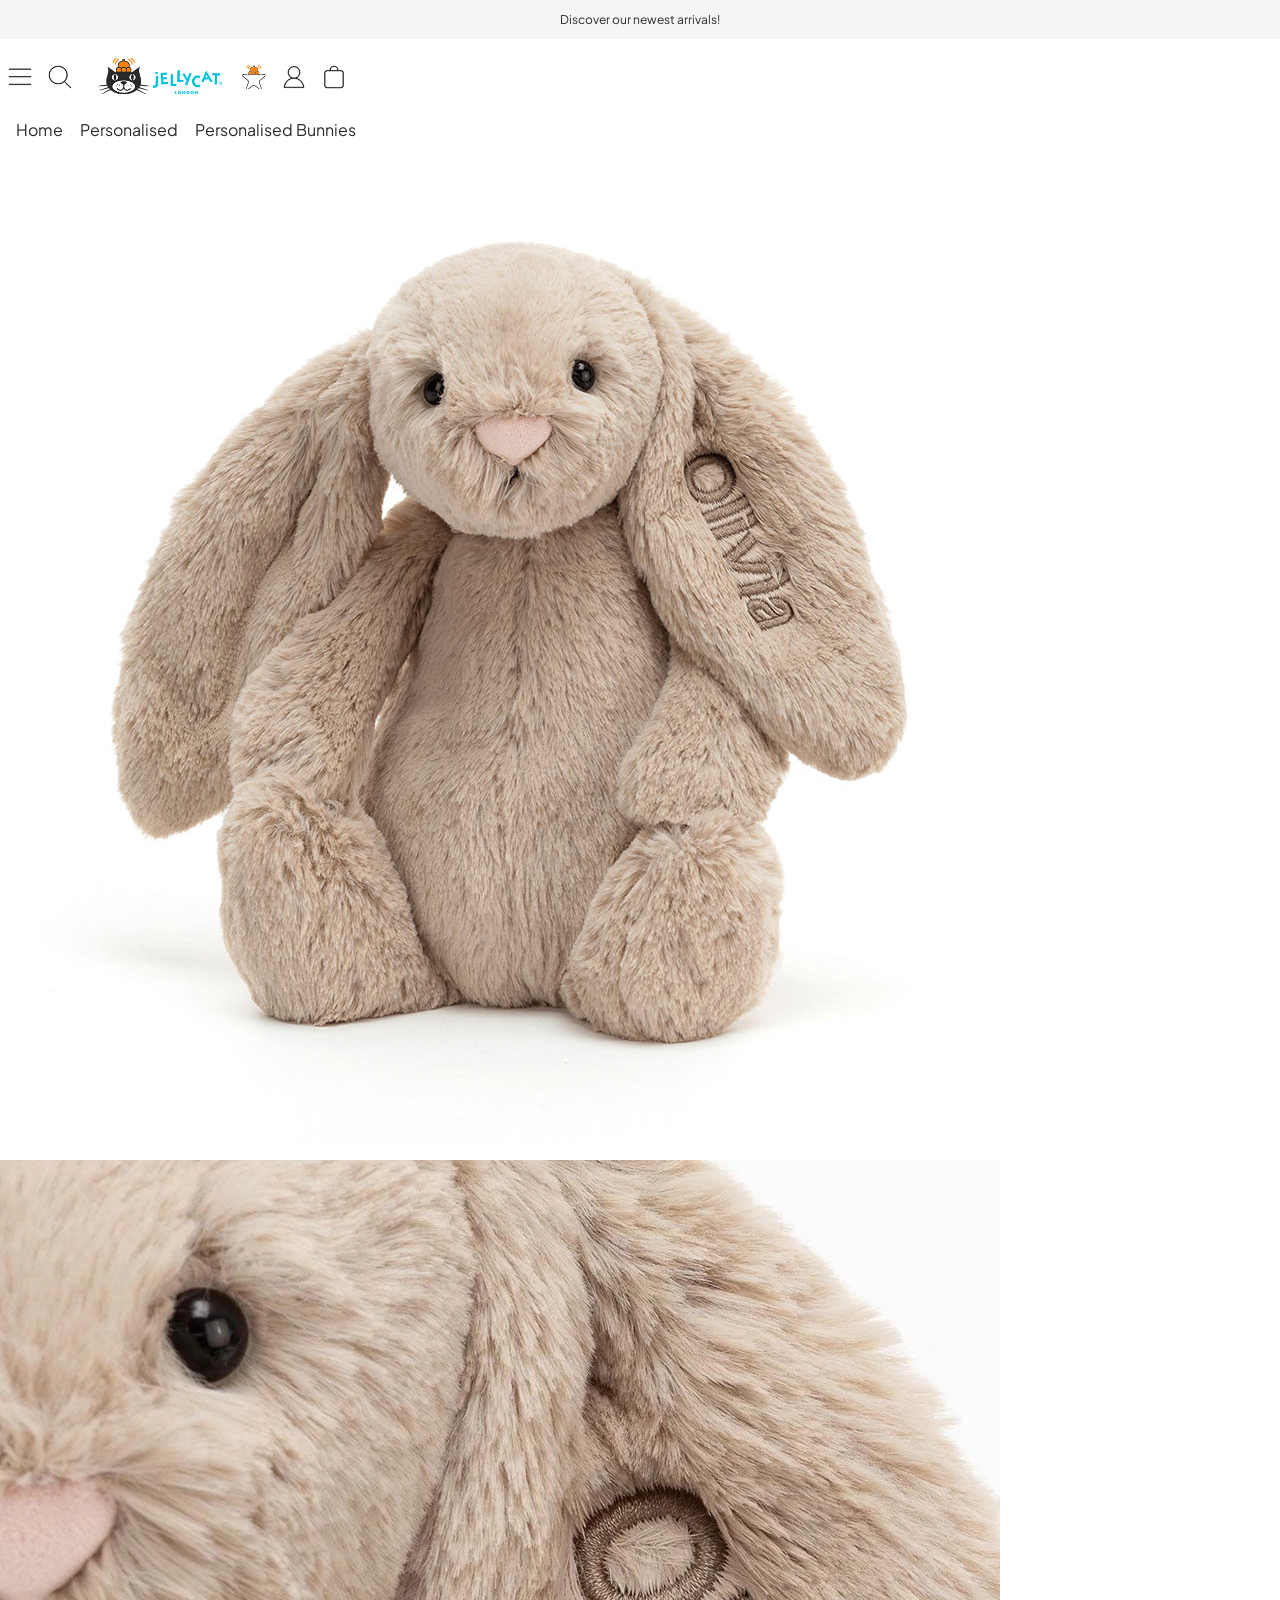
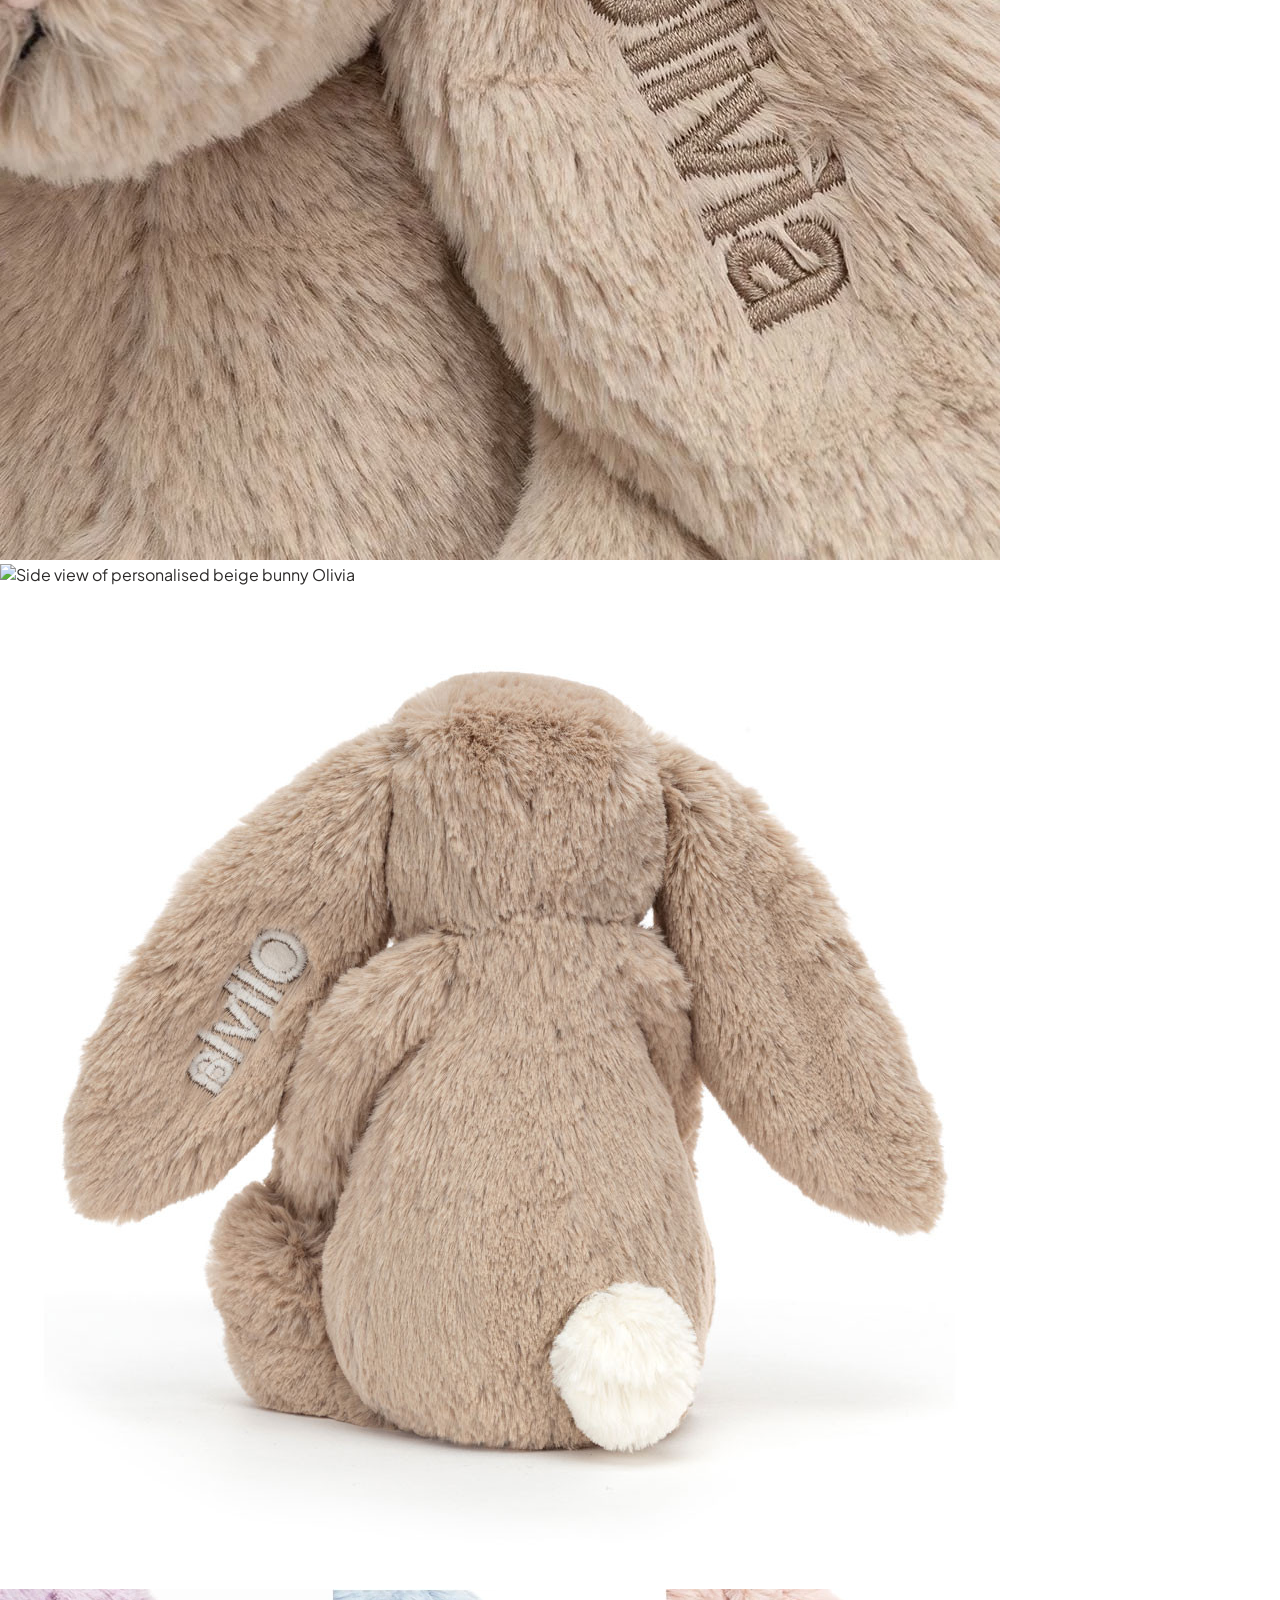
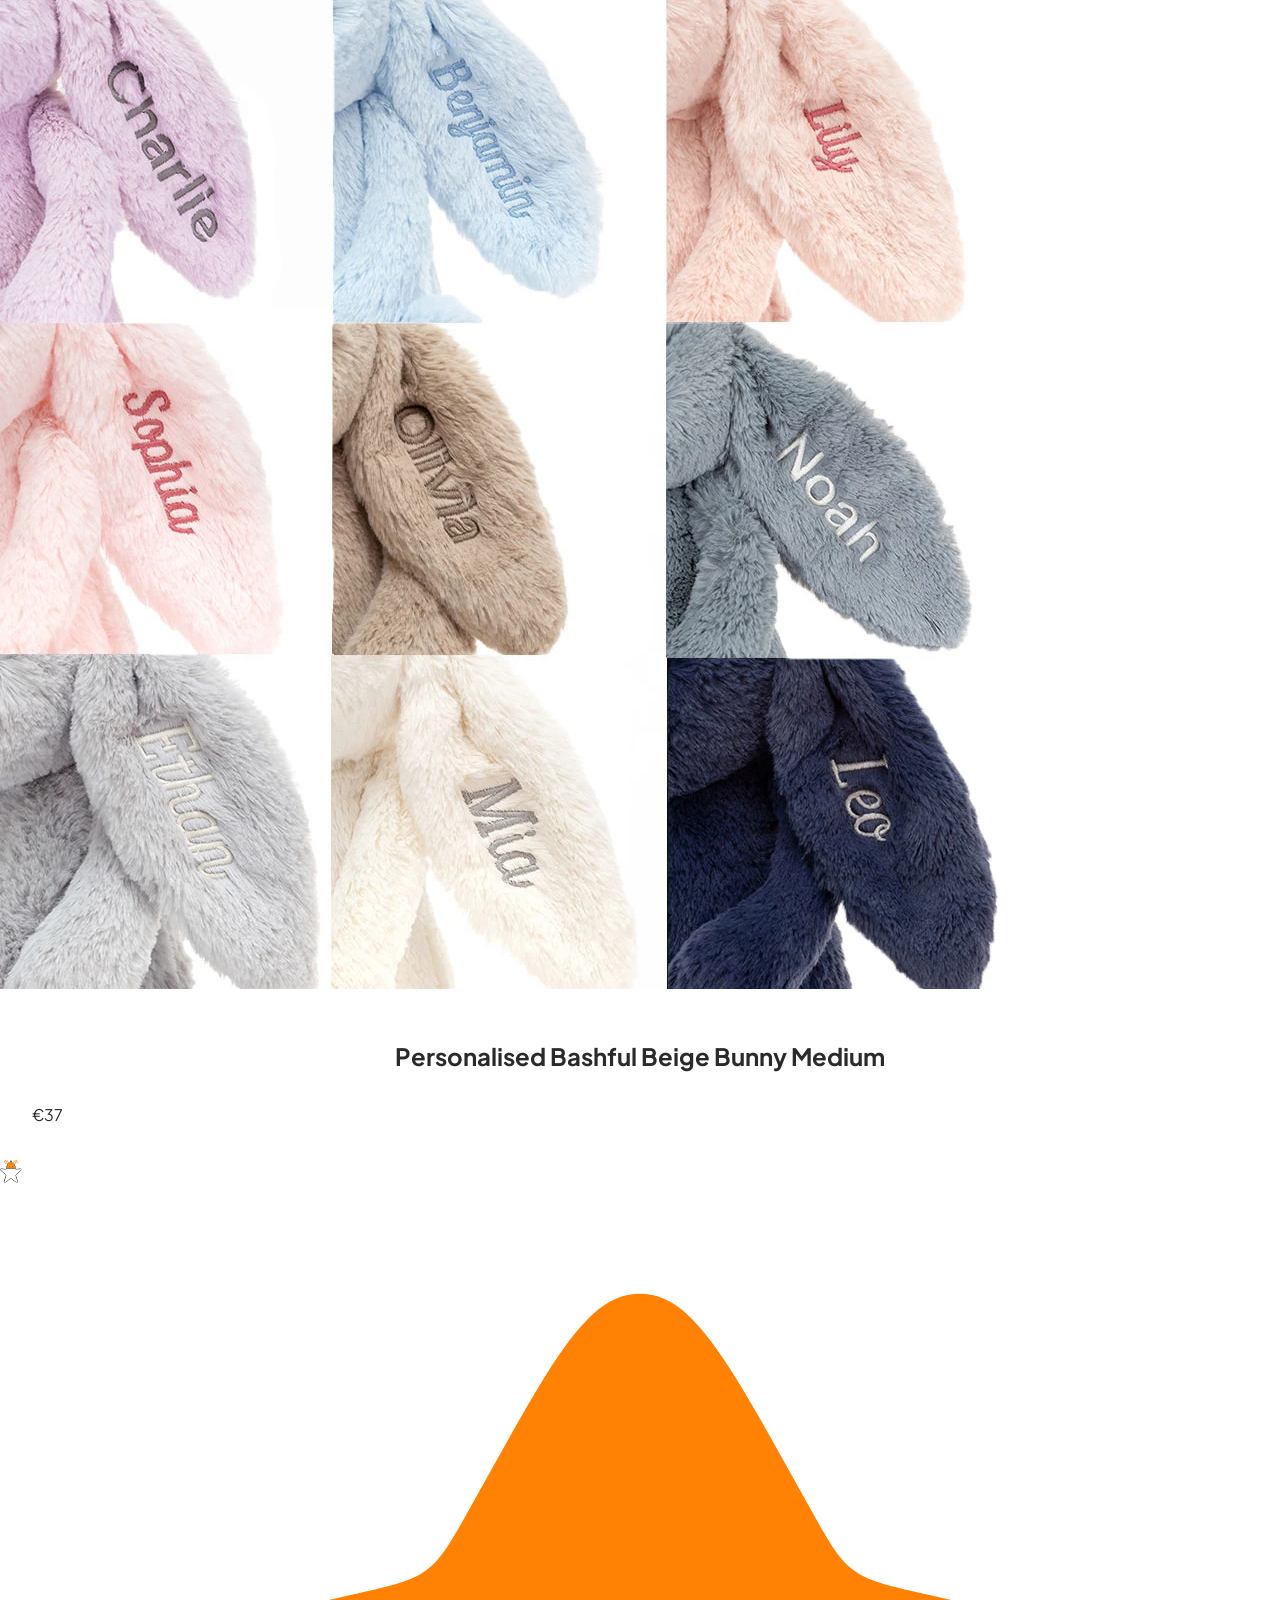
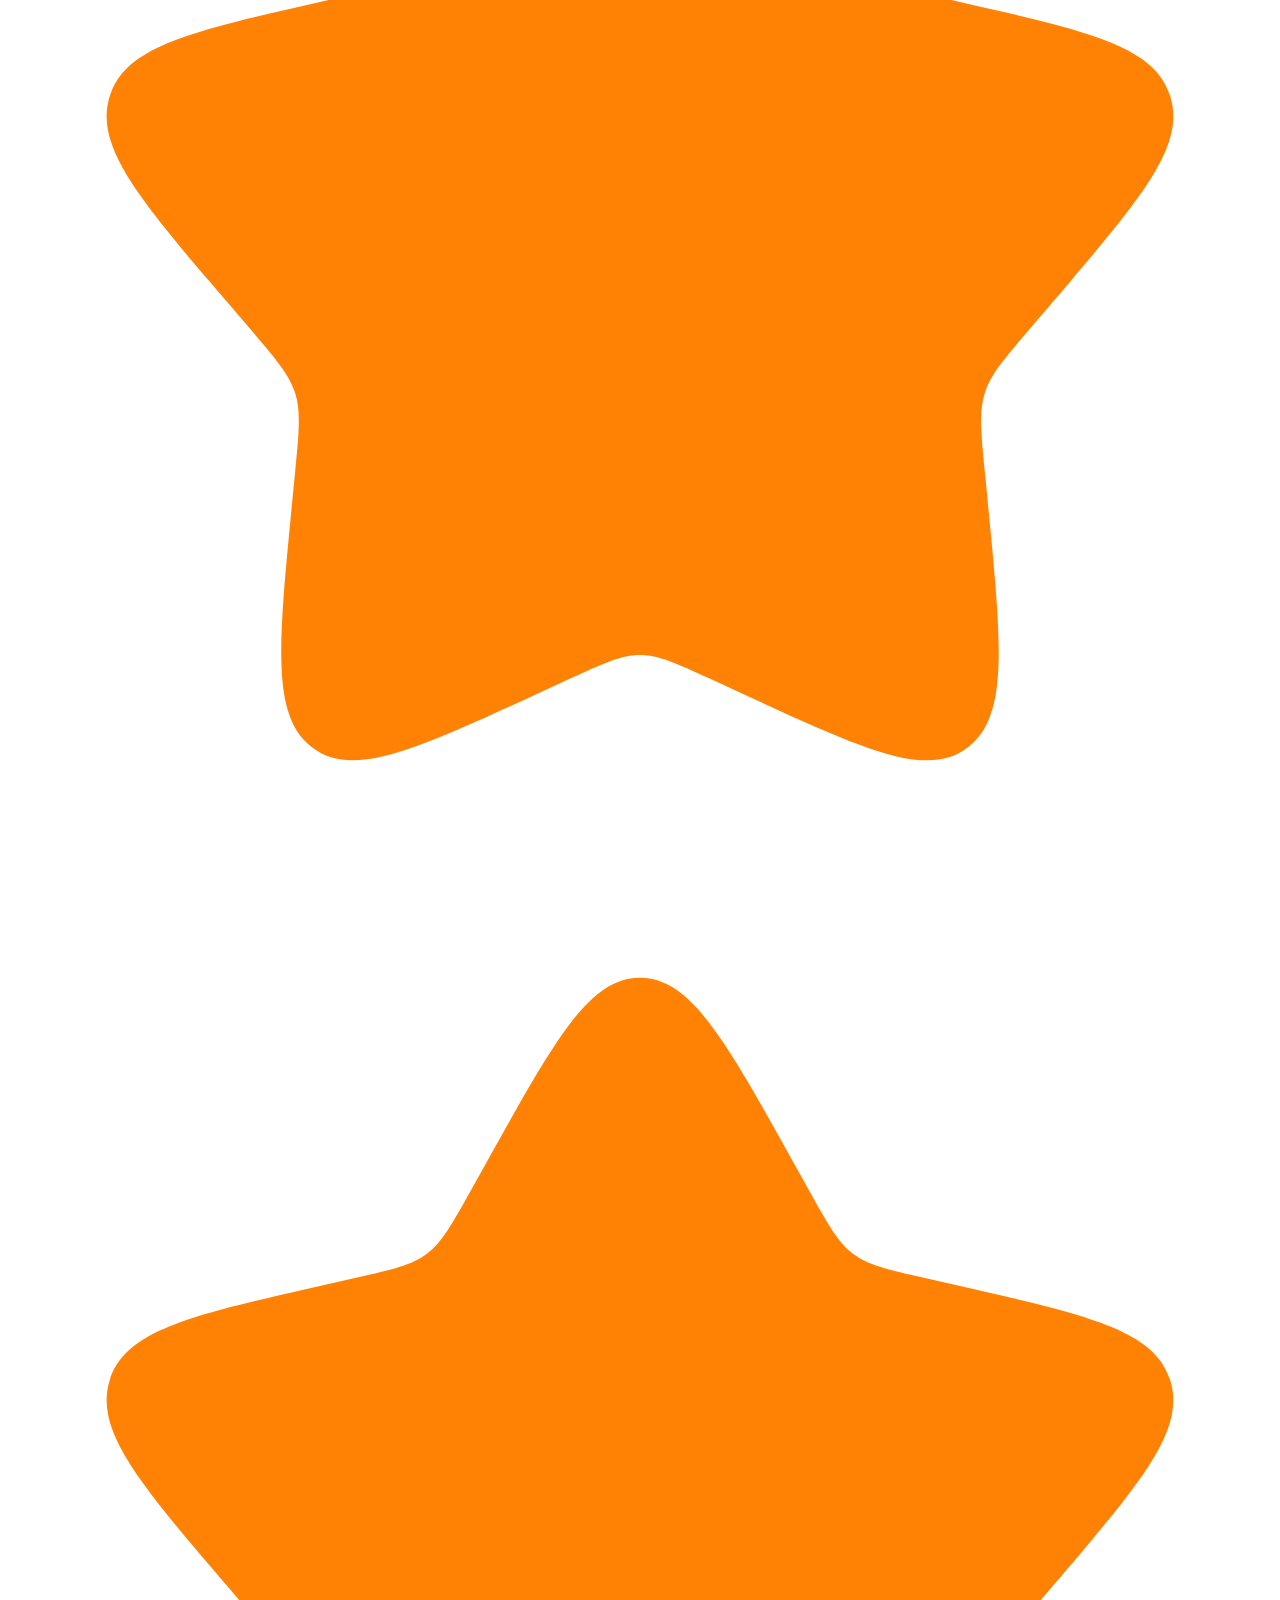
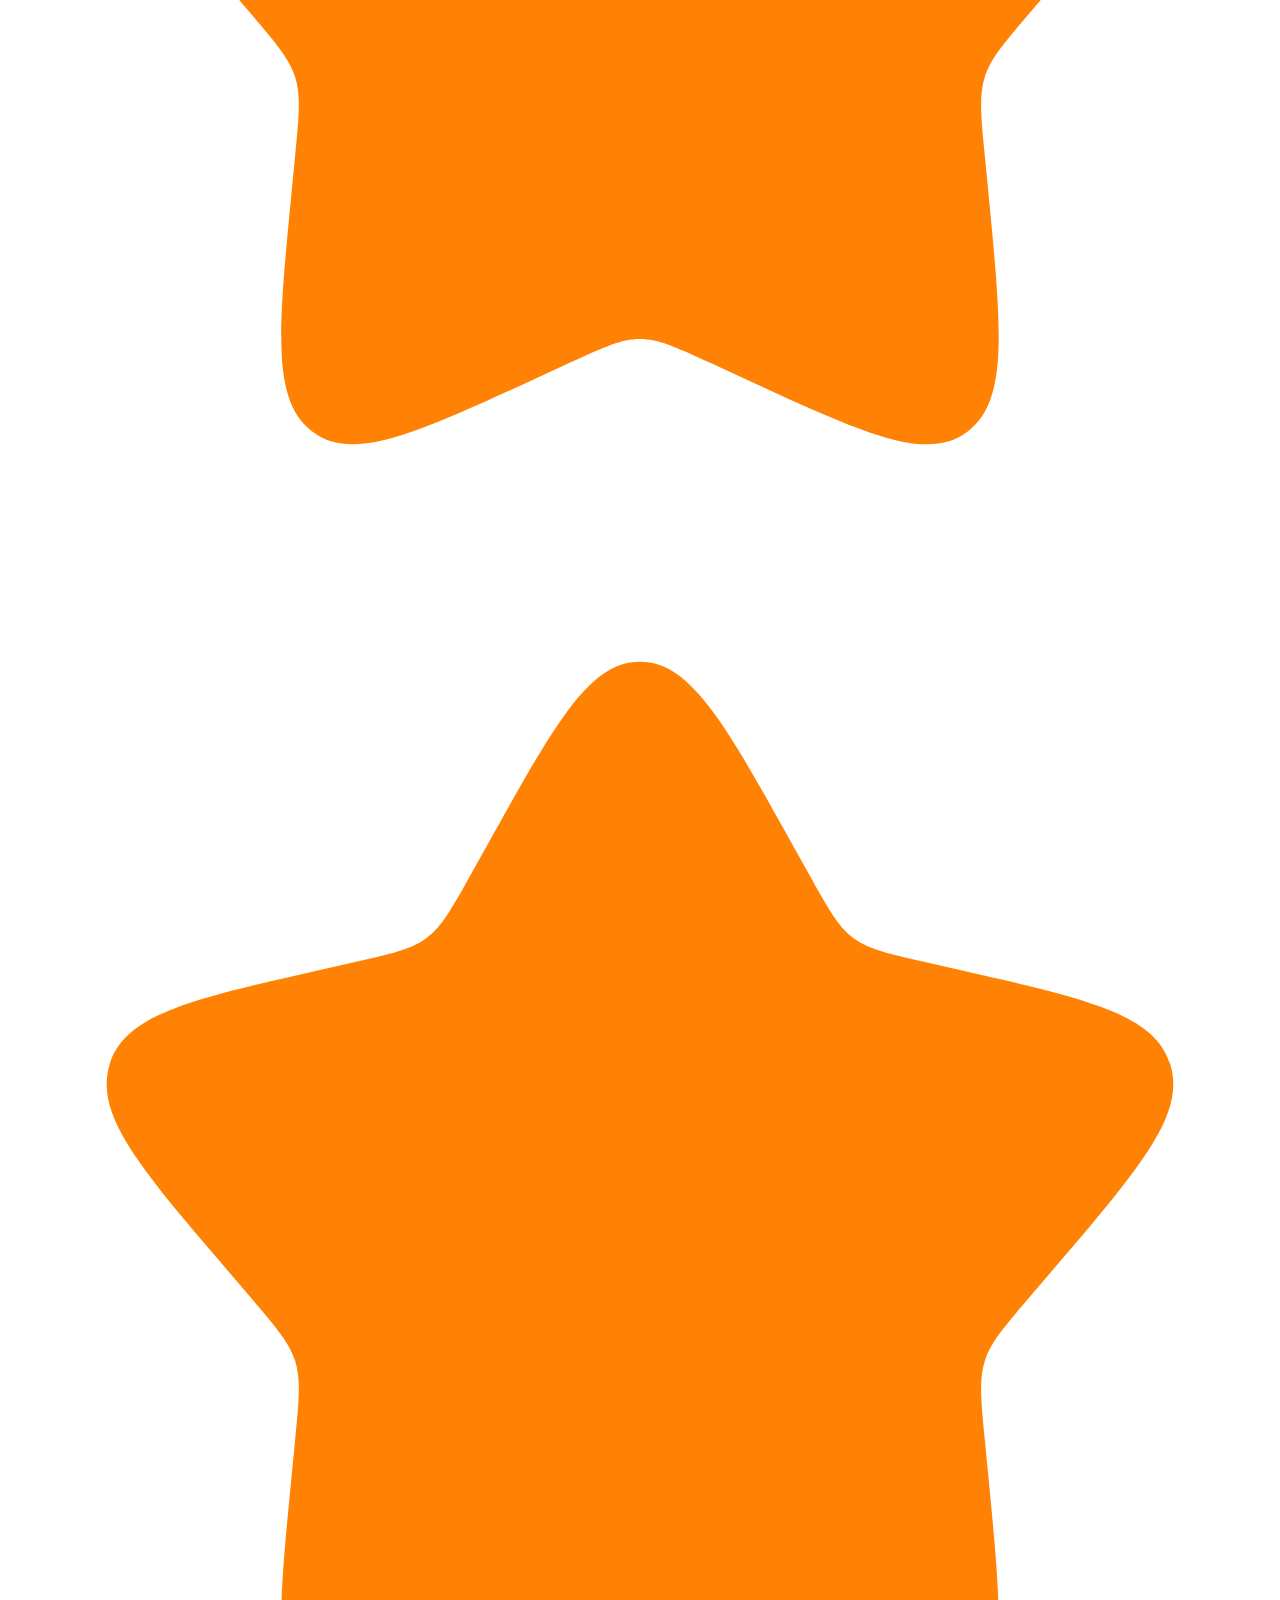
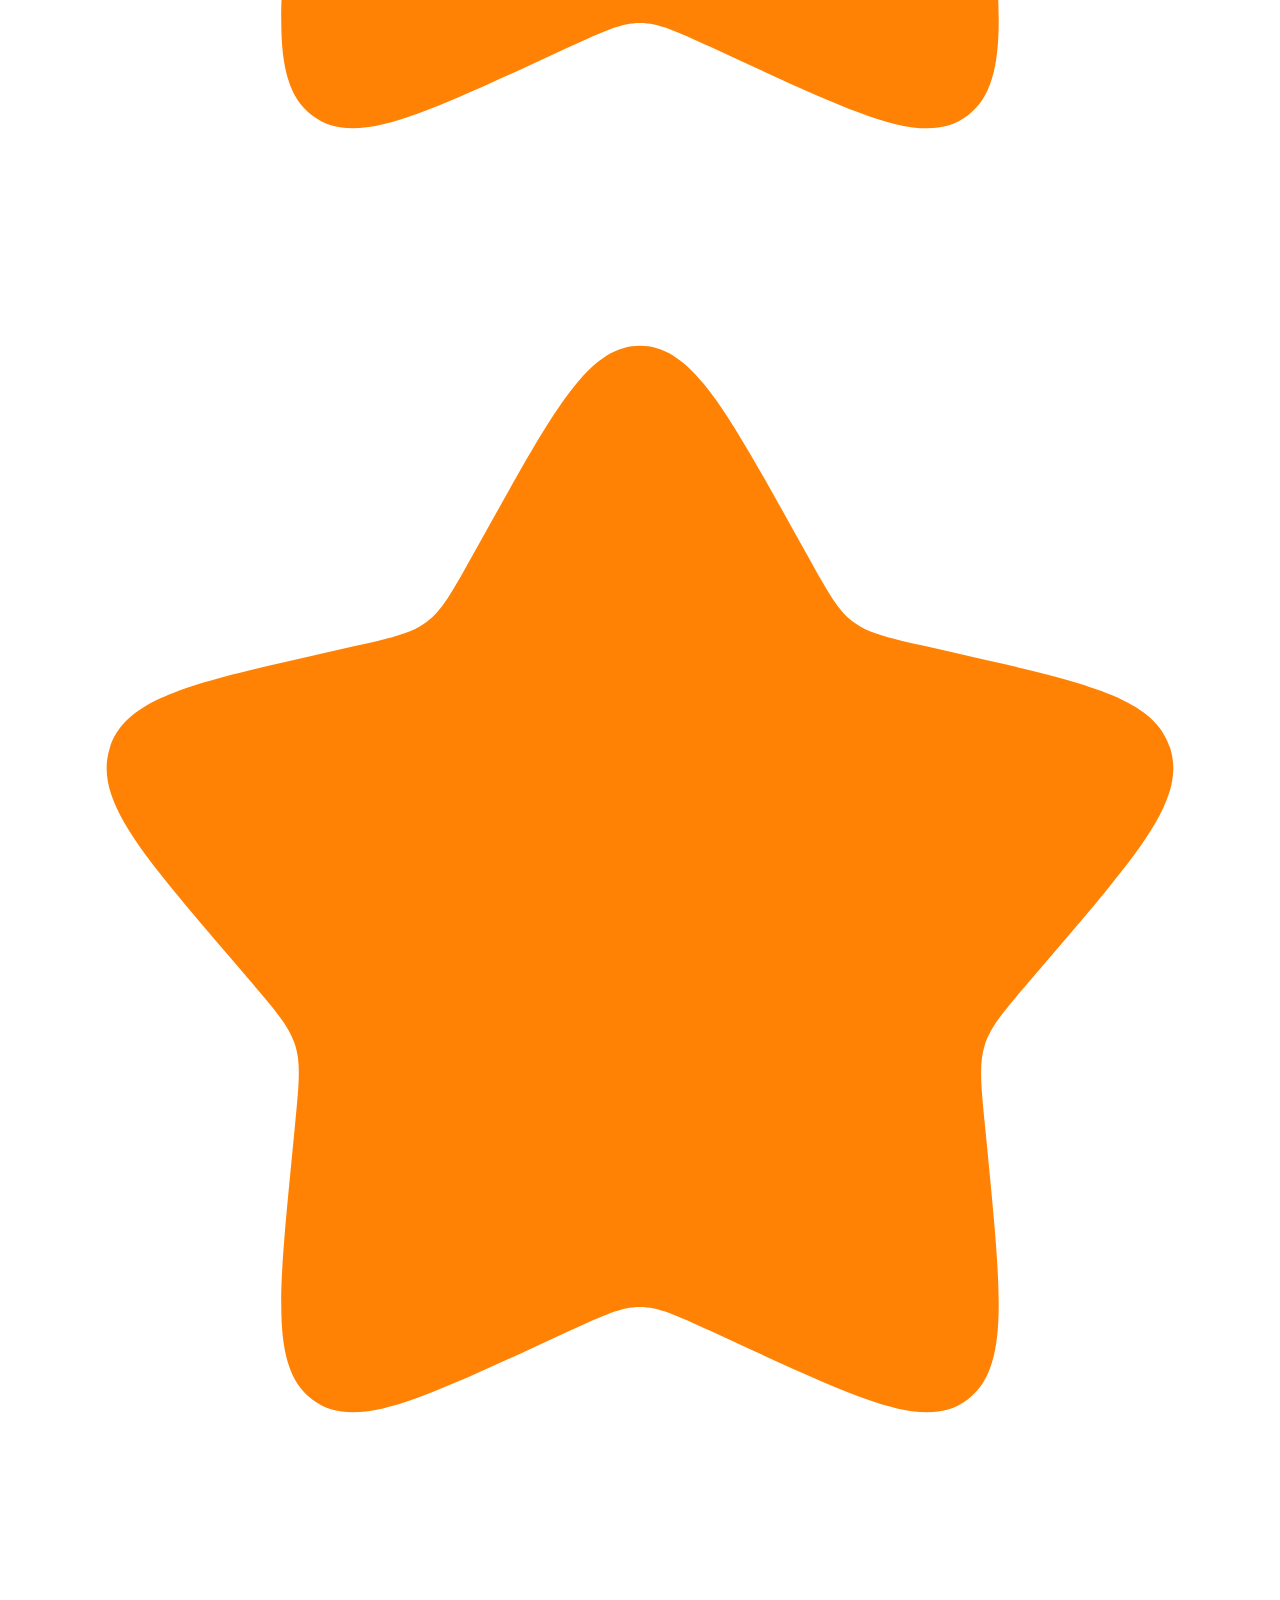
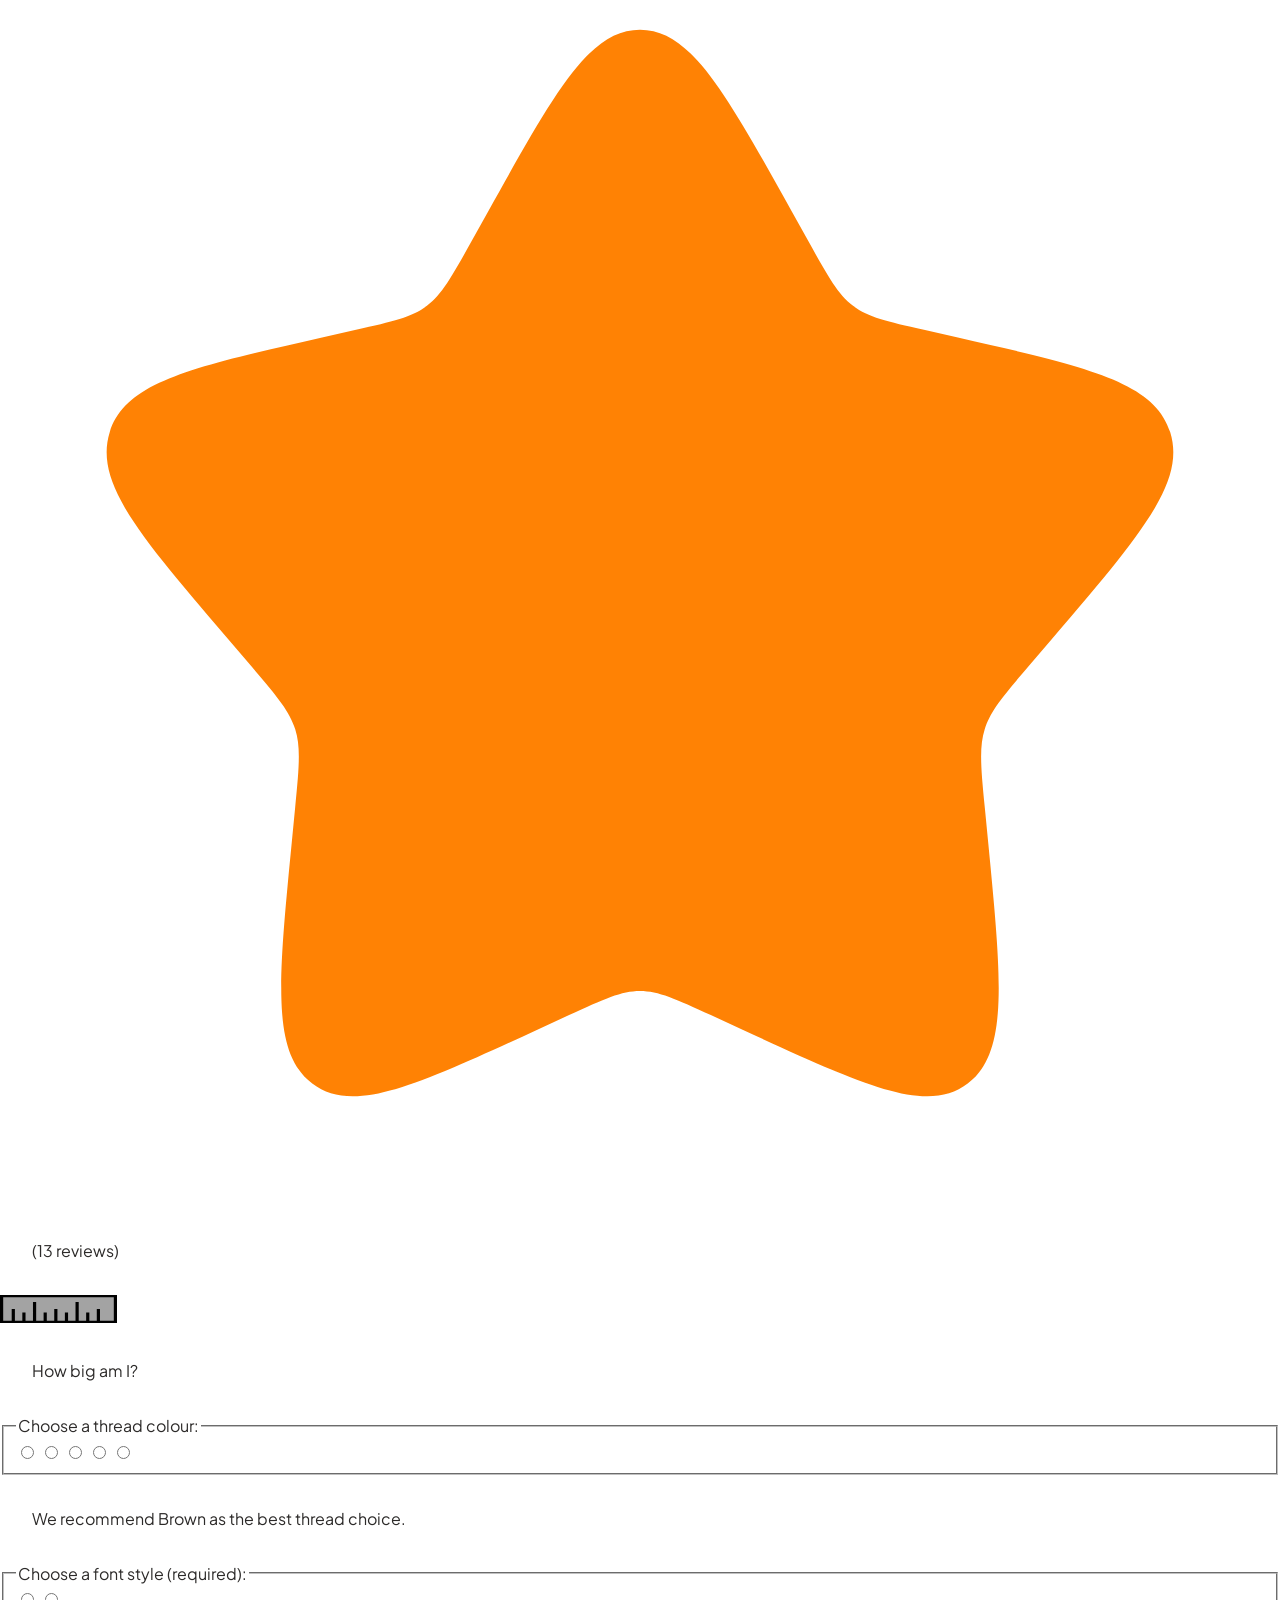
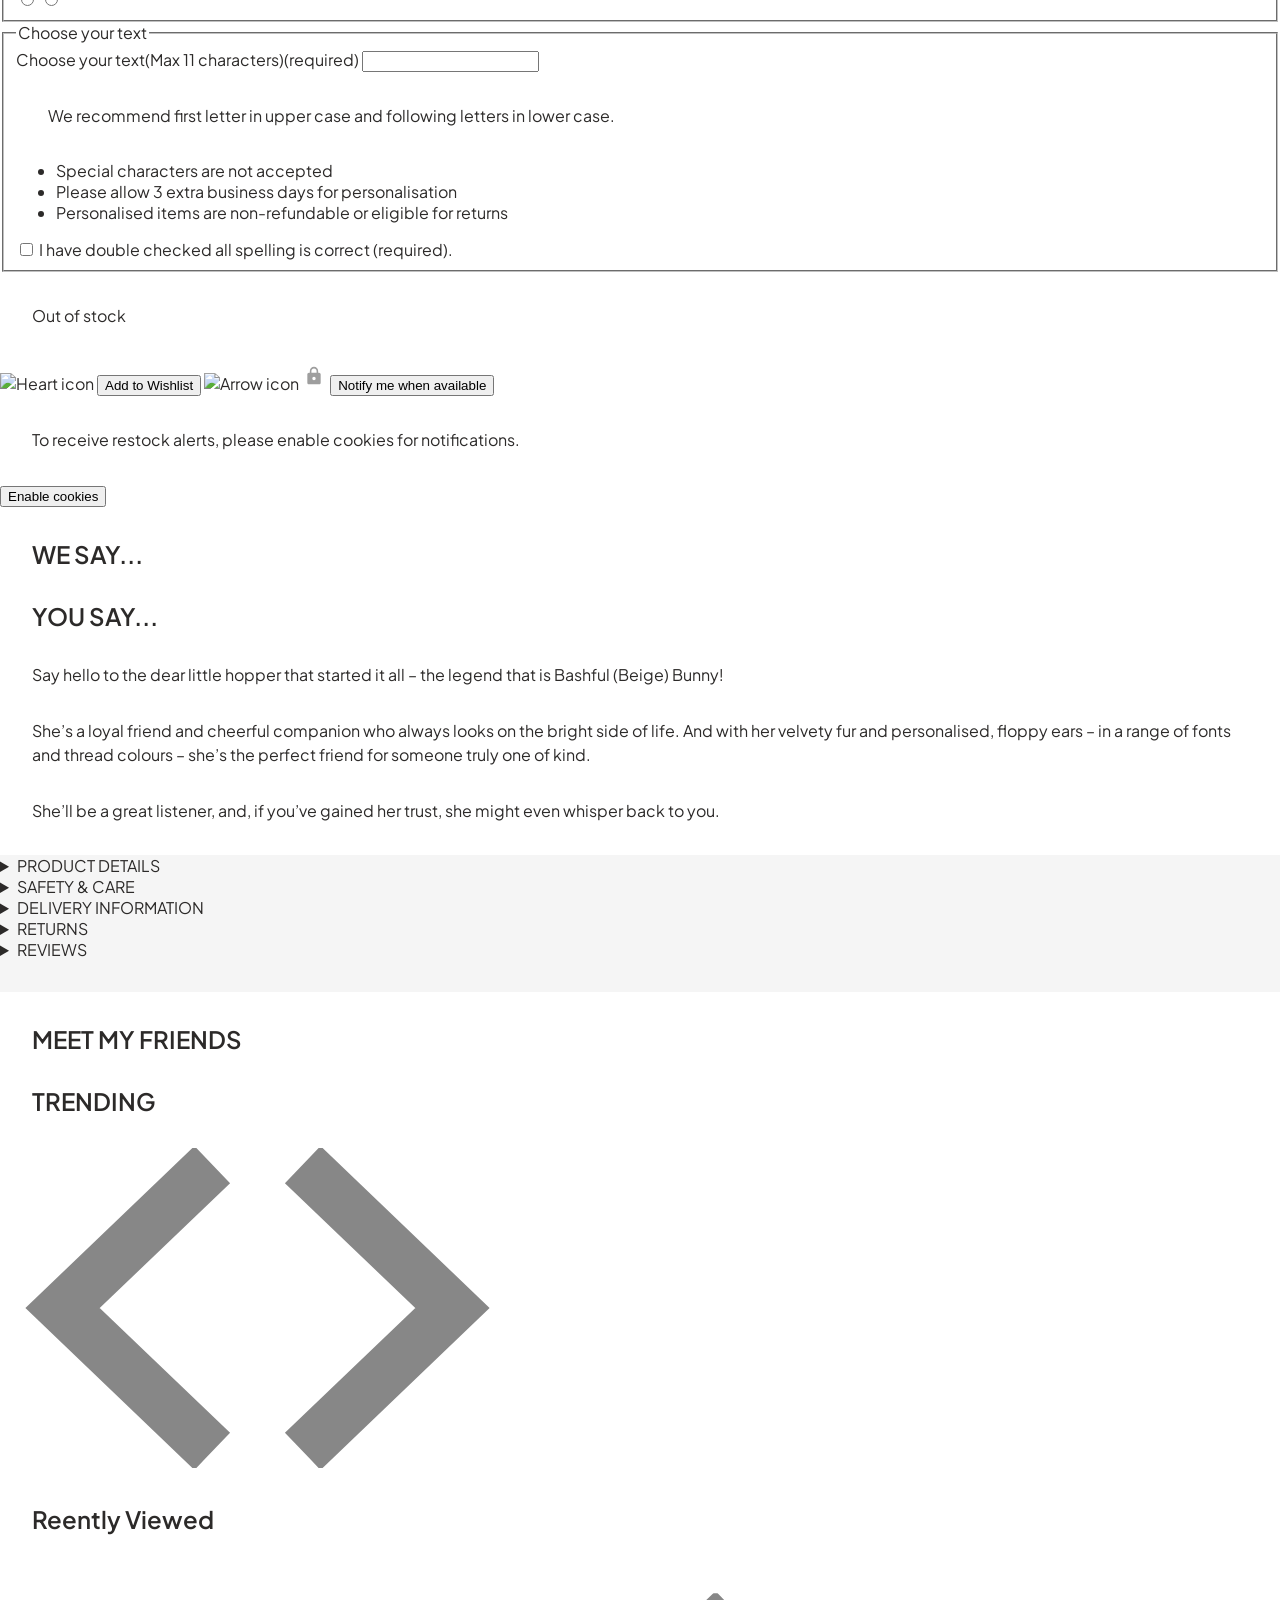
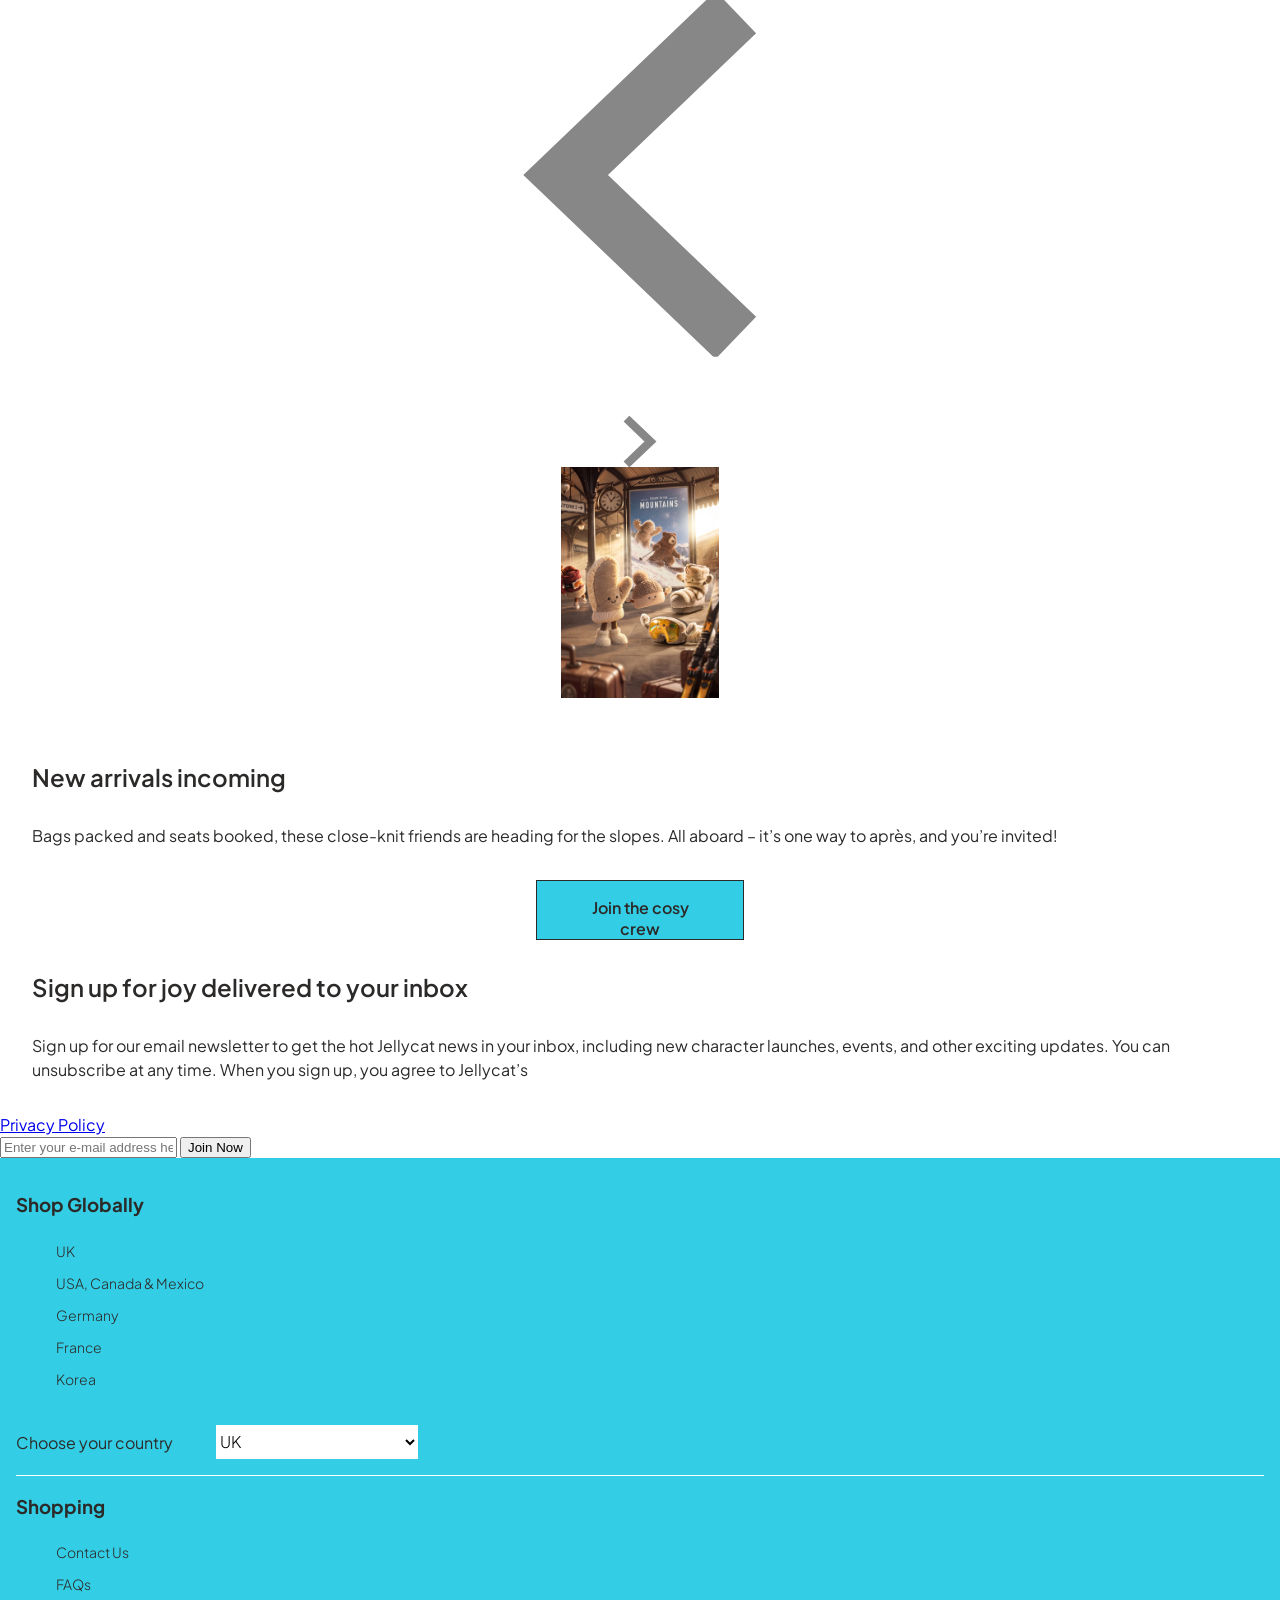
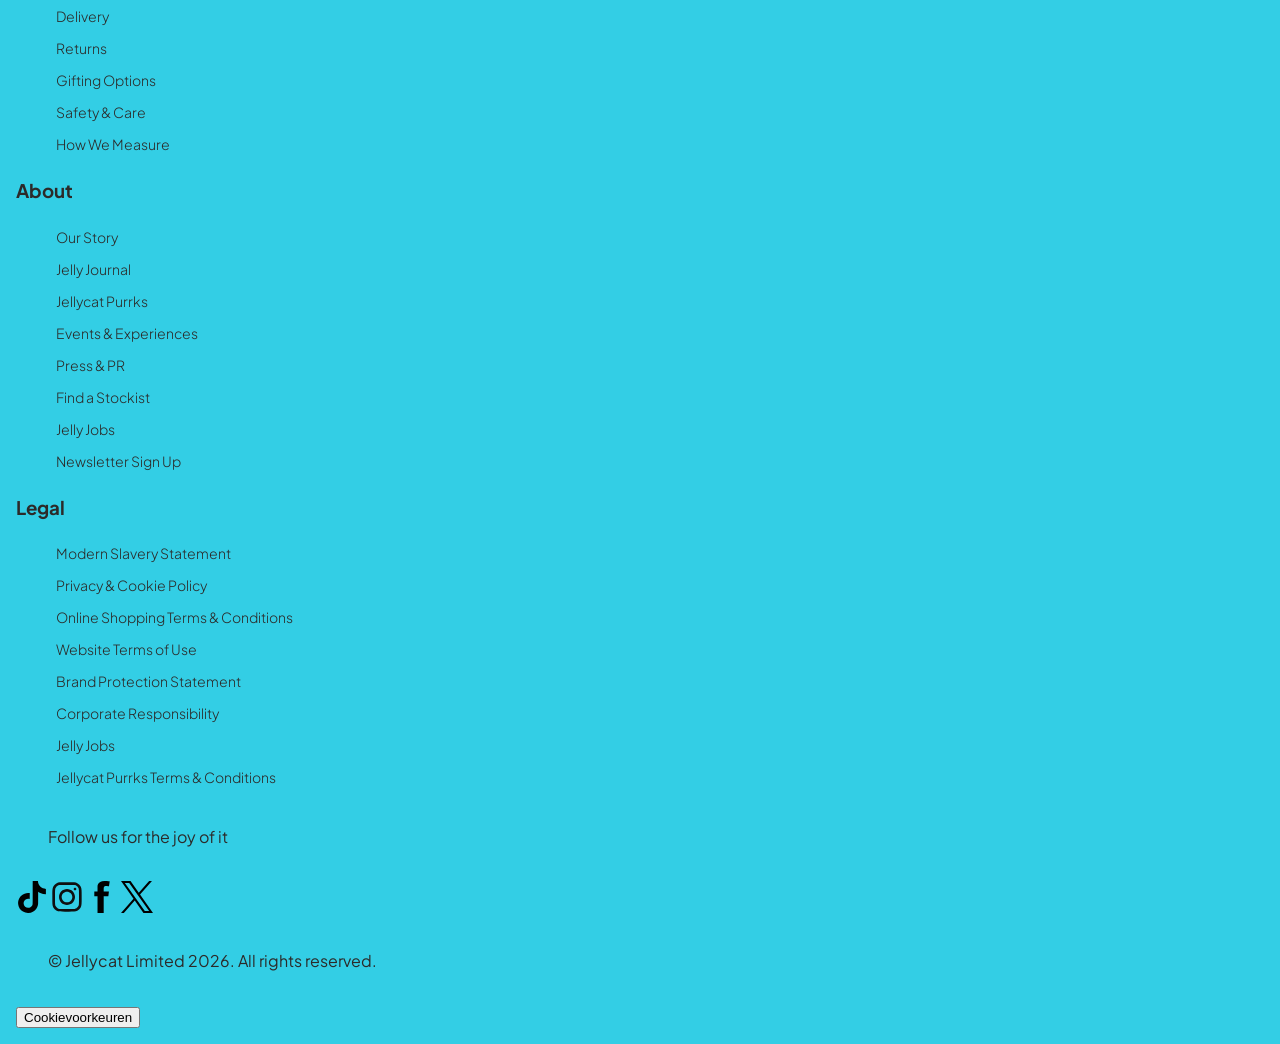
==== jellycat/personalised-bunny.html @ 16b817a1 "Add files via upload" ====
<!DOCTYPE html>
<html lang="eng">

<head>
	<meta charset="UTF-8">
	<meta name="author" content="Jazzmine">
	<meta name="viewport" content="width=device-width, initial-scale=1">

	<title>Jellycat</title>

	<link href="styles/style.css" rel="stylesheet">
	<link rel="icon" type="image/svg+xml" href="images/favicon.svg">
	<link rel="preconnect" href="https://fonts.googleapis.com">
	<link rel="preconnect" href="https://fonts.gstatic.com" crossorigin>
	<link href="https://fonts.googleapis.com/css2?family=Plus+Jakarta+Sans:ital,wght@0,200..800;1,200..800&display=swap"
		rel="stylesheet">
</head>

<body>
	<header>
		<a
			href="https://eu.jellycat.com/new?_gl=1*h1gpbh*_up*MQ..&gclid=CjwKCAjw_KjVBhAHEiwAnC0N9Jg-GbYHJaq50CBsXxjC-biBl60TDTNOPYXlFrLLHJ33ESPP8g4FwhoCClkQAvD_BwE&gbraid=0AAAAADtxRQCAMXcB10bFmkoeT4cUohRoi">Discover
			our newest arrivals!</a>
		<section>
			<nav>
				<h4 class="visually-hidden">Jellycat home</h4>

				<ul>
					<li>
						<button>
							<img src="images/hamburger-menu.svg" alt="Hamburger menu">
						</button>
					</li>

					<li>
						<button>
							<img src="images/zoeken-icoon.svg" alt="Search">
						</button>
					</li>

					<li>
						<a href="index.html">
							<img src="images/logo.png" alt="Jellycat home">
						</a>
					</li>

					<li>
						<button>
							<img src="images/purrks-icon.svg" alt="Favorites">
						</button>
					</li>

					<li>
						<button>
							<img src="images/account-icoon.svg" alt="Account">
						</button>
					</li>

					<li>
						<button>
							<img src="images/shoppingbag.svg" alt="Shopping bag">
						</button>
					</li>
				</ul>
			</nav>
		</section>
	</header>
	<main>
		<section>
			<nav class="breadcrumb">
				<ol>
					<li><a href="index.html">Home</a></li>
					<li><a href="https://eu.jellycat.com/personalised">Personalised</a></li>
					<li><a href="personalised-bunnies.html">Personalised Bunnies</a></li>
				</ol>
			</nav>
			<img src="images/bunny-olivia.png" alt="Personalised beige bunny Olivia">
			<img src="images/bunny-closeup.png" alt="Personalised close up view of beige bunny Olivia">
			<img src="images/bunny-olivia-side.png" alt="Side view of personalised beige bunny Olivia">
			<img src="images/bunny-back.png" alt="Back view of personalised beige bunny Olivia">
			<img src="images/bunnies-colors.png" alt="Color options for personalised bunnies">
			<h1>Personalised Bashful Beige Bunny Medium</h1>
			<p>€37</p>
			<img src="images/purrks-icon.svg" alt="Purrks icon">
			<img src="images/reviewstar.svg" alt="Star review icon">
			<img src="images/reviewstar.svg" alt="Star review icon">
			<img src="images/reviewstar.svg" alt="Star review icon">
			<img src="images/reviewstar.svg" alt="Star review icon">
			<img src="images/reviewstar.svg" alt="Star review icon">
			<p>(13 reviews)</p>
			<img src="images/measure.svg" alt="Measurement icon">
			<p>How big am I?</p>
			<form>
				<fieldset>
					<legend>Choose a thread colour:</legend>

					<input type="radio" id="pink" name="colour" value="#DC8699">
					<label for="pink" class="colour-pink"></label>

					<input type="radio" id="blue" name="colour" value="#9BB8D4">
					<label for="blue" class="colour-blue"></label>

					<input type="radio" id="brown" name="colour" value="#B3A384">
					<label for="brown" class="colour-brown"></label>

					<input type="radio" id="cream" name="colour" value="yellow">
					<label for="cream" class="colour-cream"></label>

					<input type="radio" id="gray" name="colour" value="gray">
					<label for="gray" class="colour-gray"></label>
				</fieldset>
			</form>
			<p>We recommend Brown as the best thread choice.</p>
			<form>
				<fieldset>
					<legend>Choose a font style (required):</legend>

					<input type="radio" id="block" name="fontstyle" value="block">
					<label for="block" class="font-block"></label>

					<input type="radio" id="italic" name="fontstyle" value="italic">
					<label for="italic" class="font-italic"></label>
				</fieldset>
			</form>
			<form>
				<fieldset>
					<legend>Choose your text</legend>

					<label for="choose-text">Choose your text(Max 11 characters)(required)</label>
					<input type="text" id="choose-text" name="choose-text">

					<p>We recommend first letter in upper case and following letters in lower case.</p>

					<ul>
						<li>Special characters are not accepted</li>
						<li>Please allow 3 extra business days for personalisation</li>
						<li>Personalised items are non-refundable or eligible for returns</li>
					</ul>
					<label>
						<input type="checkbox" name="spelling" required>
						I have double checked all spelling is correct (required).
					</label>
				</fieldset>
			</form>
			<p>Out of stock</p>
			<img src="images/heart.svg" alt="Heart icon">
			<button>Add to Wishlist</button>
			<img src="images/arrow.svg" alt="Arrow icon">
			<img src="images/lock.svg" alt="Lock icon">
			<button>Notify me when available</button>
			<p>To receive restock alerts, please enable cookies for notifications.</p>
			<button>Enable cookies</button>
		</section>
		<section>
			<h4 class="visually-hidden">We Say</h4>
			<h2>WE SAY...</h2>
			<h2>YOU SAY...</h2>
			<p>Say hello to the dear little hopper that started it all – the legend that is Bashful (Beige) Bunny!</p>
			<p>She’s a loyal friend and cheerful companion who always looks on the bright side of life. And with her velvety
				fur and personalised, floppy ears – in a range of fonts and thread colours – she’s the perfect friend for
				someone truly one of kind.</p>
			<p>She’ll be a great listener, and, if you’ve gained her trust, she might even whisper back to you.</p>
		</section>
		<section>
			<h4 class="visually-hidden">DETAILS</h4>
			<details>
				<summary>PRODUCT DETAILS</summary>
				<ul>
					<li>Dimensions: 31cm x 12cm x 9cm</li>
					<li>Sitting Height: 23cm</li>
					<li>Main Materials: Polyester</li>
					<li>Inner Filling: Polyester Fibres, PE Beans</li>
					<li>Hard Eye</li>
					<li>SKU: PERSBAS3B</li>
				</ul>
				<a
					href="https://eu.jellycat.com/how-we-measure?_gl=1*837g9y*_up*MQ..&gclid=CjwKCAjwoOjVBhArEiwAUwDak7QOz6ezK8EslsspfsEOS_ZydWIJrhlizB1NeiMHLTGcikjfhse1JBoCZUEQAvD_BwE&gbraid=0AAAAADtxRQC2Teoprt34CkaFVkHzaqafo">Learn
					more about sizing and how we measure</a>
				<p>Would you like to send this Jellycat as a gift?</p>
				<a
					href="https://eu.jellycat.com/gifting-options?_gl=1*75xjbv*_up*MQ..&gclid=CjwKCAjwoOjVBhArEiwAUwDak7QOz6ezK8EslsspfsEOS_ZydWIJrhlizB1NeiMHLTGcikjfhse1JBoCZUEQAvD_BwE&gbraid=0AAAAADtxRQC2Teoprt34CkaFVkHzaqafo">Read
					more about our gifting options</a>
			</details>
			<details>
				<summary>SAFETY & CARE</summary>
				<ul>
					<li>30 degree Celsius wash only; do not tumble dry, dry clean or iron. Check all labels upon arrival of
						purchase</li>
					<li>Safety Recommendations: Remove all packaging materials before giving this toy to your child, Suitable from
						birth, Check regularly for wear or damage</li>
					<li>Remove all packaging materials before giving this toy to your child, Suitable from birth, Check regularly
						for wear or damage</li>
				</ul>
				<a
					href="https://eu.jellycat.com/safety-care?_gl=1*1z0xftr*_up*MQ..&gclid=CjwKCAjwoOjVBhArEiwAUwDak7QOz6ezK8EslsspfsEOS_ZydWIJrhlizB1NeiMHLTGcikjfhse1JBoCZUEQAvD_BwE&gbraid=0AAAAADtxRQC2Teoprt34CkaFVkHzaqafo">Learn
					more about safety and care instructions</a>
			</details>
			<details>
				<summary>DELIVERY INFORMATION</summary>
				<p>We deliver to more than 150 countries worldwide. The delivery cost will be shown during check out once we
					know your delivery destination. All applicable sales taxes and duties are included in your order price. For
					more information about deliveries please visit our</p>

				<a href="https://eujellycat.zendesk.com/hc/en-gb/sections/17966954974237-Shipping-Delivery">Shipping & Delivery
					help article</a>
			</details>
			<details>
				<summary>RETURNS</summary>
				<p>For more information about our returns policy and how to return an item please visit our</p>
				<a href="https://eujellycat.zendesk.com/hc/en-gb/articles/17984983869213-How-do-I-make-a-return">Return
					Information help article</a>
				<p>*Please note: we are unable to refund or exchange items that have been personalised.</p>
			</details>
			<details>
				<summary>REVIEWS</summary>
				<img src="images/reviewstar.svg" alt="Star review icon">
				<p>5 (13 reviews)</p>
				<a href="https://eujellycat.zendesk.com/hc/en-gb/articles/17984983869213-How-do-I-make-a-return">Write a
					review</a>
				<img src="images/information.svg" alt="Information icon">
				<h2>A note on product reviews</h2>
				<p>Some reviews were submitted by Purrks members who earned a Review Hero badge for sharing their feedback.</p>
				<p>
					<a href="https://example.com">Join Purrks</a>
					<img src="/images/arrow-diagonal.svg" alt="Arrow diagonal icon">
					to earn rewards for reviews, purchases, and more.
				</p>
				<article>
					<h3>"So Cute!"</h3>
					<img src="images/reviewstar.svg" alt="Star review icon">
					<img src="images/reviewstar.svg" alt="Star review icon">
					<img src="images/reviewstar.svg" alt="Star review icon">
					<img src="images/reviewstar.svg" alt="Star review icon">
					<img src="images/reviewstar.svg" alt="Star review icon">
					<p>By Anna, 2026 May 17th</p>
					<p>I bought it for a friend’s baby and it’s lovely! Very soft and cute.</p>
				</article>
				<article>
					<h3>“Bunny with his name”</h3>
					<img src="images/reviewstar.svg" alt="Star review icon">
					<img src="images/reviewstar.svg" alt="Star review icon">
					<img src="images/reviewstar.svg" alt="Star review icon">
					<img src="images/reviewstar.svg" alt="Star review icon">
					<img src="images/reviewstar.svg" alt="Star review icon">
					<p>By Lara, 2026 Mar 18th</p>
					<p>I love it so much I sleep with it every night and it’s so cute and makes the perfect gift</p>
				</article>
				<article>
					<h3>“A gift for a friend”</h3>
					<img src="images/reviewstar.svg" alt="Star review icon">
					<img src="images/reviewstar.svg" alt="Star review icon">
					<img src="images/reviewstar.svg" alt="Star review icon">
					<img src="images/reviewstar.svg" alt="Star review icon">
					<img src="images/reviewstar.svg" alt="Star review icon">
					<p>By Claudine Keenan, 2026 Jan 15th</p>
					<p>The bunny came cuter than I expected and my friend absolutely loved it! Thanks jellycat</p>
				</article>
				<article>
					<h3>“So Sweet Bunny & Service”</h3>
					<img src="images/reviewstar.svg" alt="Star review icon">
					<img src="images/reviewstar.svg" alt="Star review icon">
					<img src="images/reviewstar.svg" alt="Star review icon">
					<img src="images/reviewstar.svg" alt="Star review icon">
					<img src="images/reviewstar.svg" alt="Star review icon">
					<p>By Hsiang, 2025 Jul 11th</p>
					<p>Big thanks and hug to JELLYCAT to give so lovely gift. So touch my heart… love it</p>
				</article>
				<article>
					<h3>“Very special bunny”</h3>
					<img src="images/reviewstar.svg" alt="Star review icon">
					<img src="images/reviewstar.svg" alt="Star review icon">
					<img src="images/reviewstar.svg" alt="Star review icon">
					<img src="images/reviewstar.svg" alt="Star review icon">
					<img src="images/reviewstar.svg" alt="Star review icon">
					<p>By Jellycat fan, 2025 Jun 13th</p>
					<p>I love this bunny, it is the best jellycat I have ever purchased!!</p>
				</article>
				<button>More Reviews</button>
			</details>
		</section>
		<section>
			<h2>MEET MY FRIENDS</h2>
			<h2>TRENDING</h2>
			<!-- CARROUSEL -->
			<img src="images/leftarrow.svg" alt="Left arrow icon">
			<img src="images/rightarrow.svg" alt="Right arrow icon">
		</section>
		<section>
			<h2>Reently Viewed</h2>
			<!-- CARROUSEL -->
			<img src="images/leftarrow.svg" alt="Left arrow icon">
			<img src="images/rightarrow.svg" alt="Right arrow icon">
		</section>
		<section>
			<img src="images/gloves-home.png" alt="Image of winter attire with cute face">
			<h2>New arrivals incoming</h2>
			<p>Bags packed and seats booked, these close-knit friends are heading for the slopes. All aboard – it’s one way to
				après, and you’re invited!</p>
			<a class="button"
				href="https://eu.jellycat.com/new?_gl=1*dfzl9m*_up*MQ..&gclid=CjwKCAjw_KjVBhAHEiwAnC0N9Jg-GbYHJaq50CBsXxjC-biBl60TDTNOPYXlFrLLHJ33ESPP8g4FwhoCClkQAvD_BwE&gbraid=0AAAAADtxRQCAMXcB10bFmkoeT4cUohRoi">Join
				the cosy crew</a>
		</section>
		<section>
			<h2>Sign up for joy delivered to your inbox</h2>
			<p>Sign up for our email newsletter to get the hot Jellycat news in your inbox, including new character launches,
				events, and other exciting updates. You can unsubscribe at any time. When you sign up, you agree to Jellycat’s
			</p>
			<a
				href="https://eu.jellycat.com/privacy-cookies?_gl=1*19913uy*_up*MQ..&gclid=CjwKCAjw_KjVBhAHEiwAnC0N9Jg-GbYHJaq50CBsXxjC-biBl60TDTNOPYXlFrLLHJ33ESPP8g4FwhoCClkQAvD_BwE&gbraid=0AAAAADtxRQCAMXcB10bFmkoeT4cUohRoi">Privacy
				Policy</a>
			<form>
				<input type="email" id="email" name="email" placeholder="Enter your e-mail address here" required>
				<button type="submit">Join Now</button>
			</form>
		</section>
	</main>
	<footer>
		<section>
			<h3>Shop Globally</h3>
			<ul>
				<li>
					<a href="https://eu.jellycat.com/new">UK</a>
				</li>
				<li>
					<a href="https://eu.jellycat.com/animals">USA, Canada & Mexico</a>
				</li>
				<li>
					<a href="https://eu.jellycat.com/bags">Germany</a>
				</li>
				<li>
					<a href="https://eu.jellycat.com/gifts">France</a>
				</li>
				<li>
					<a href="https://eu.jellycat.com/gifts">Korea</a>
				</li>
			</ul>
			<form>
				<label>Choose your country</label>
				<select>
					<option>UK</option>
					<option>Usa, Canada & Mexico</option>
					<option>Germany</option>
					<option>France</option>
					<option>Korea</option>
				</select>
			</form>

			<h3>Shopping</h3>
			<ul>
				<li>
					<a href="https://eu.jellycat.com/contact-us">Contact Us</a>
				</li>
				<li>
					<a href="https://eujellycat.zendesk.com/hc/en-gb/">FAQs</a>
				</li>
				<li>
					<a href="https://eujellycat.zendesk.com/hc/en-gb/sections/17966954974237-Shipping-Delivery">Delivery</a>
				</li>
				<li>
					<a href="https://eujellycat.zendesk.com/hc/en-gb/sections/17966996987805-Returns-Cancellations">Returns</a>
				</li>
				<li>
					<a href="https://eu.jellycat.com/gifting-options">Gifting Options</a>
				</li>
				<li>
					<a href="https://eu.jellycat.com/safety-care">Safety & Care</a>
				</li>
				<li>
					<a href="https://eu.jellycat.com/gifts">How We Measure</a>
				</li>
			</ul>

			<h3>About</h3>
			<ul>
				<li>
					<a href="https://eu.jellycat.com/our-story">Our Story</a>
				</li>
				<li>
					<a href="https://eu.jellycat.com/jelly-journal/https://eu.jellycat.com/jelly-journal//">Jelly Journal</a>
				</li>
				<li>
					<a href="https://eu.jellycat.com/jellycat-purrks/">Jellycat
						Purrks</a>
				</li>
				<li>
					<a href="https://eu.jellycat.com/events-experiences/">Events &
						Experiences</a>
				</li>
				<li>
					<a href="https://eu.jellycat.com/press-pr">Press & PR</a>
				</li>
				<li>
					<a href="https://eu.jellycat.com/stockist-locator/">Find a Stockist</a>
				</li>
				<li>
					<a href="https://careers.jellycat.com">Jelly Jobs</a>
				</li>
				<li>
					<a href="https://eu.jellycat.com/newsletter-sign-up">Newsletter Sign Up</a>
				</li>
			</ul>

			<h3>Legal</h3>
			<ul>
				<li>
					<a href="https://eu.jellycat.com/modern-slavery-statement">Modern Slavery Statement</a>
				</li>
				<li>
					<a href="https://eu.jellycat.com/privacy-cookies">Privacy & Cookie Policy</a>
				</li>
				<li>
					<a href="https://eu.jellycat.com/shopping-terms-conditions">Online Shopping Terms & Conditions</a>
				</li>
				<li>
					<a href="https://eu.jellycat.com/terms-conditions/">Website Terms of Use</a>
				</li>
				<li>
					<a href="https://eu.jellycat.com/brand-protection-statement">Brand Protection Statement</a>
				</li>
				<li>
					<a href="https://eu.jellycat.com/corporate-responsibility/">Corporate Responsibility</a>
				</li>
				<li>
					<a href="https://careers.jellycat.com">Jelly Jobs</a>
				</li>
				<li>
					<a href="https://eu.jellycat.com/jellycat-purrks-terms-conditions/">Jellycat Purrks Terms & Conditions</a>
				</li>
			</ul>
			<p>Follow us for the joy of it</p>
			<img src="images/tiktok.svg" alt="Instagram icon">
			<img src="images/ig.svg" alt="Instagram icon">
			<img src="images/fb.svg" alt="Facebook icon">
			<img src="images/twitter-x.svg" alt="Twitter/X icon">
			<p>© Jellycat Limited 2026. All rights reserved.</p>
			<button>Cookievoorkeuren</button>
		</section>
	</footer>
</body>

</html>
---- jellycat/styles/style.css ----
/**************/
/* CSS REMEDY */
/**************/
*, *::after, *::before {
  box-sizing:border-box;  
}






/*********************/
/* CUSTOM PROPERTIES */
/*********************/
:root {
	/* startje */
	--color-text:#2c2a29;
	--color-background:#ffffff;
	--font-main: "Plus Jakarta Sans", sans-serif;
	  font-optical-sizing: auto;
  	font-weight: 400;
  	font-style: normal;


	

}


/* Header Nav Style */

header > a {
	text-decoration: none;
	background-color: #f5f5f5;
	color: var(--color-text);
  font-size: 0.75rem;

	display: flex;
	align-items: center;
	padding: 0.75rem;
	justify-content: center;
	align-items: center;

}

header nav ul{
    width: 15rem;
    height: 3rem;
    display: flex;
    align-items: center;
    padding: 0.5rem;
		list-style: none;
}

header nav li {
	margin: 0;
}

header nav li + li {
    margin-left: 1rem;
}

header nav button {
    border: none;
    background: none;
    padding: 0;
    margin: 0;
}

header nav button img {
    width: 1.5rem;
    height: 1.5rem;
    display: block;
}

header nav button:nth-of-type(2) {
    margin-left: 0.5rem;
}

header nav a {
    margin-left: 0.5rem;
}

header nav a img {
    width: 8.125rem;
    height: 3.125rem;
		align-items: center;
}



header nav button:nth-of-type(3),
header nav button:nth-of-type(4),
header nav button:nth-of-type(5) {
    margin-left: 0.75rem;
}

header img{
width: 100%;
height: 25rem;
object-fit: cover;
}



body {
  font-family: var(--font-main);
  color: var(--color-text);
  background-color: var(--color-background);
	margin: 0;
	padding: 0;

}

h1, h2,h3,h4,h5,h6 {
	font-family: "Plus Jakarta Sans", sans-serif;
}


h1 {
	display: flex;
	justify-content: center;
	align-items: center;
  margin-top:3rem;
  margin-bottom: 1.5rem;

	font-size:1.5rem;
}

header p {
    text-align: center;
    font-size: 1rem;
    margin: 2rem;;
}

.button{
  border: 0.10rem solid;
  color: var(--color-text);

	margin: 1rem auto;
  padding: 1rem 2.25rem;
  text-align: center;
  text-decoration: none;
	cursor: pointer;

  display: flex;
	justify-content: center;
	align-items: center;
  font-size: 0.875rem;

	width: 20rem;
	height: 3rem;
}

header {
	background-color: #ffffff;

}

/* Tweede Section Header */

header section:nth-of-type(2) {
 
  background-color: #F5F5F5;
  padding-bottom: 2rem;

}

.visually-hidden {
  clip: rect(0 0 0 0);
  clip-path: inset(50%);
  height: 1px;
  overflow: hidden;
  position: absolute;
  white-space: nowrap;
  width: 1px;
}

/* Article Styles */

article img {
	width: 10rem;
	height: 10rem;
}

/* Amusables Section 2 */

main section:nth-of-type(2) img {
  align-items: center;
  max-width: 100%;
  height: 30rem;
  width: 100%;
  height: auto;
  display: block;
  padding: 1rem;
}


main section:nth-of-type(2) a
{
  align-items: center;
  color: var(--color-text);

  text-align: center;
  text-decoration: underline;
  text-underline-offset: 4px;
  text-decoration-thickness: 1px;
}
main section:nth-of-type(2) a h4{

  font-weight: 200;
  font-size: 0.875rem;
  padding: 0;

}

/* Three Bunnies Section 3 */

main section:nth-of-type(3) img {
  align-items: center;
  max-width: 100%;
  height: 25rem;
  width: 100%;
  object-fit: cover;
}
/* object fit zorgt ervoor dat afbeelding niet meeschaalt  */

main section:nth-of-type(3) {
  background-color: #F5F5F5;
  padding-bottom: 2rem;
}

h2 {
  font-size: 1.5rem;
  font-weight: 600;
  margin: 2rem;
}

p {
  font-size: 1rem;
  margin: 2rem;
  line-height: 1.5rem;
}

/* JellyCat Awaits Section 4 */

main section:nth-of-type(4) img {
  align-items: center;
  max-width: 100%;
  height: 20rem;
  width: 16rem;
  object-fit: cover;
}



main section:nth-of-type(4) article img {
  display: block;
  margin-inline: auto;
  
}


/* Titel en P */

main section:nth-of-type(4) h3 {
  text-align: center;
  font-size: 1.375rem;
  font-weight: 600;
  padding-top: 1rem;
  margin-bottom: 0.5rem;
}
 main section:nth-of-type(4) p {
  text-align: center;
  font-size: 1.25rem;
  margin-top: 0rem;
}

main section:nth-of-type(4) a h4 {
    text-align: center;
    font-weight: 200;
    font-size: 1rem;
    margin-top: 0;
    padding-top: 1rem;
}

main section:nth-of-type(4) a {
    color: var(--color-text);
    text-underline-offset: 4px;
    text-decoration-thickness: 1px;
}

.explore-button {
  display: block;
  margin: 0 auto;

  text-align: center;
  background-color: #33cee5;
  font-size: 1rem;
  font-weight: 600;
  text-decoration: none;

  padding: 1rem 2.25rem;
  margin-bottom: 2rem;
  width: 13rem;
  height: 3.75rem;

  
  
}

/* JellyCat Purrks Section 5 */

main section:nth-of-type(5) img:nth-of-type(1) {

  display: block;
  margin: 0 auto;
  padding-bottom: 2rem;

  align-items: center;

  height: 28.124rem;
  width: 22.708rem;
  
}

main section:nth-of-type(5) img:nth-of-type(2) {

  display: block;
  margin: 0 auto;


  align-items: center;

  height: 3.213rem;
  width: 19.374rem;
  
}

main section:nth-of-type(5) h4 {

  font-size: 1.5rem;
  font-weight: 600;
  padding-top: 1rem;
  line-height: 1.75rem;
  margin: 2rem;
  margin-top: 0.5rem;
  text-align: left;

}

main section:nth-of-type(5) a {
  color: var(--color-text);
  font-size: 0.875rem;
  font-weight: 400;

  padding-top: 1rem;
  margin: 2rem;
  margin-top: 0.5rem;

  text-align: left;
  text-underline-offset: 0.5rem;
  text-decoration-thickness: 1px;

}

/* JellyCat On Instagram Section 6 */


main section:nth-of-type(6) h4 {
  font-size: 1.75rem;
  font-weight: 300;
  margin: 2.5rem;
  padding-top: 2.5rem;

  text-align: center;

}

main section:nth-of-type(6) img {
  display: block;
  margin: 0 auto;
  padding-bottom: 2rem;

  align-items: center;

  height: 16.458rem;
  width: 9.875rem;
  
}

main section:nth-of-type(6) a {
  display: block;
  margin: 0 auto;
  background-color: #33cee5;
  color: var(--color-text);
  text-decoration: none;

  text-align: center;
  font-size: 1rem;
  font-weight: 600;

  padding: 1rem 2.25rem;
  margin-bottom: 2rem;

  width: 13rem;
  height: 3.75rem;

}







/* Footer Styles */
section h5 {
  font-size: 1.25rem;
  font-weight: 600;
  margin: 1rem;
  padding-left: 1.25rem;
}

footer {
  background-color: #33cee5;
  padding: 1rem;

}

footer img {
	width: 2rem;
	height: 2rem;

 	display: inline-block;


}

footer ul a {
	text-decoration: none;
	color: var(--color-text);
	cursor: pointer;
	list-style: none;
  font-weight: 300;
}

footer ul {
  font-size: 0.875rem;
	list-style: none;
  padding-left:2.5rem;
  line-height: 2rem;

}

footer section form {
  border-bottom: 1px solid white;
  padding: 1rem 0;
}

footer select option {
    color: black;
    background-color: white;
}
/* label choose country */
footer select {
    background-color: white;
    color: black;
    border: none;

    width: 12.625rem;
    height: 2.125rem;

    cursor: pointer;
    font:inherit;
    font-weight: 300;

    margin-left: 2.5rem;
}





/* breadcrumbs 2e pagina*/

.breadcrumb ol {
    display: flex;
    gap: 0.5rem;
    list-style: none;
    padding: 0;
    margin: 1rem;
}

.breadcrumb li:not(:last-child)::after {
    content: "/";
    margin-left: 0.5rem;

		font-size: 0.10rem;
}

.breadcrumb a {
    color: var(--color-text);
    text-decoration: none;
}
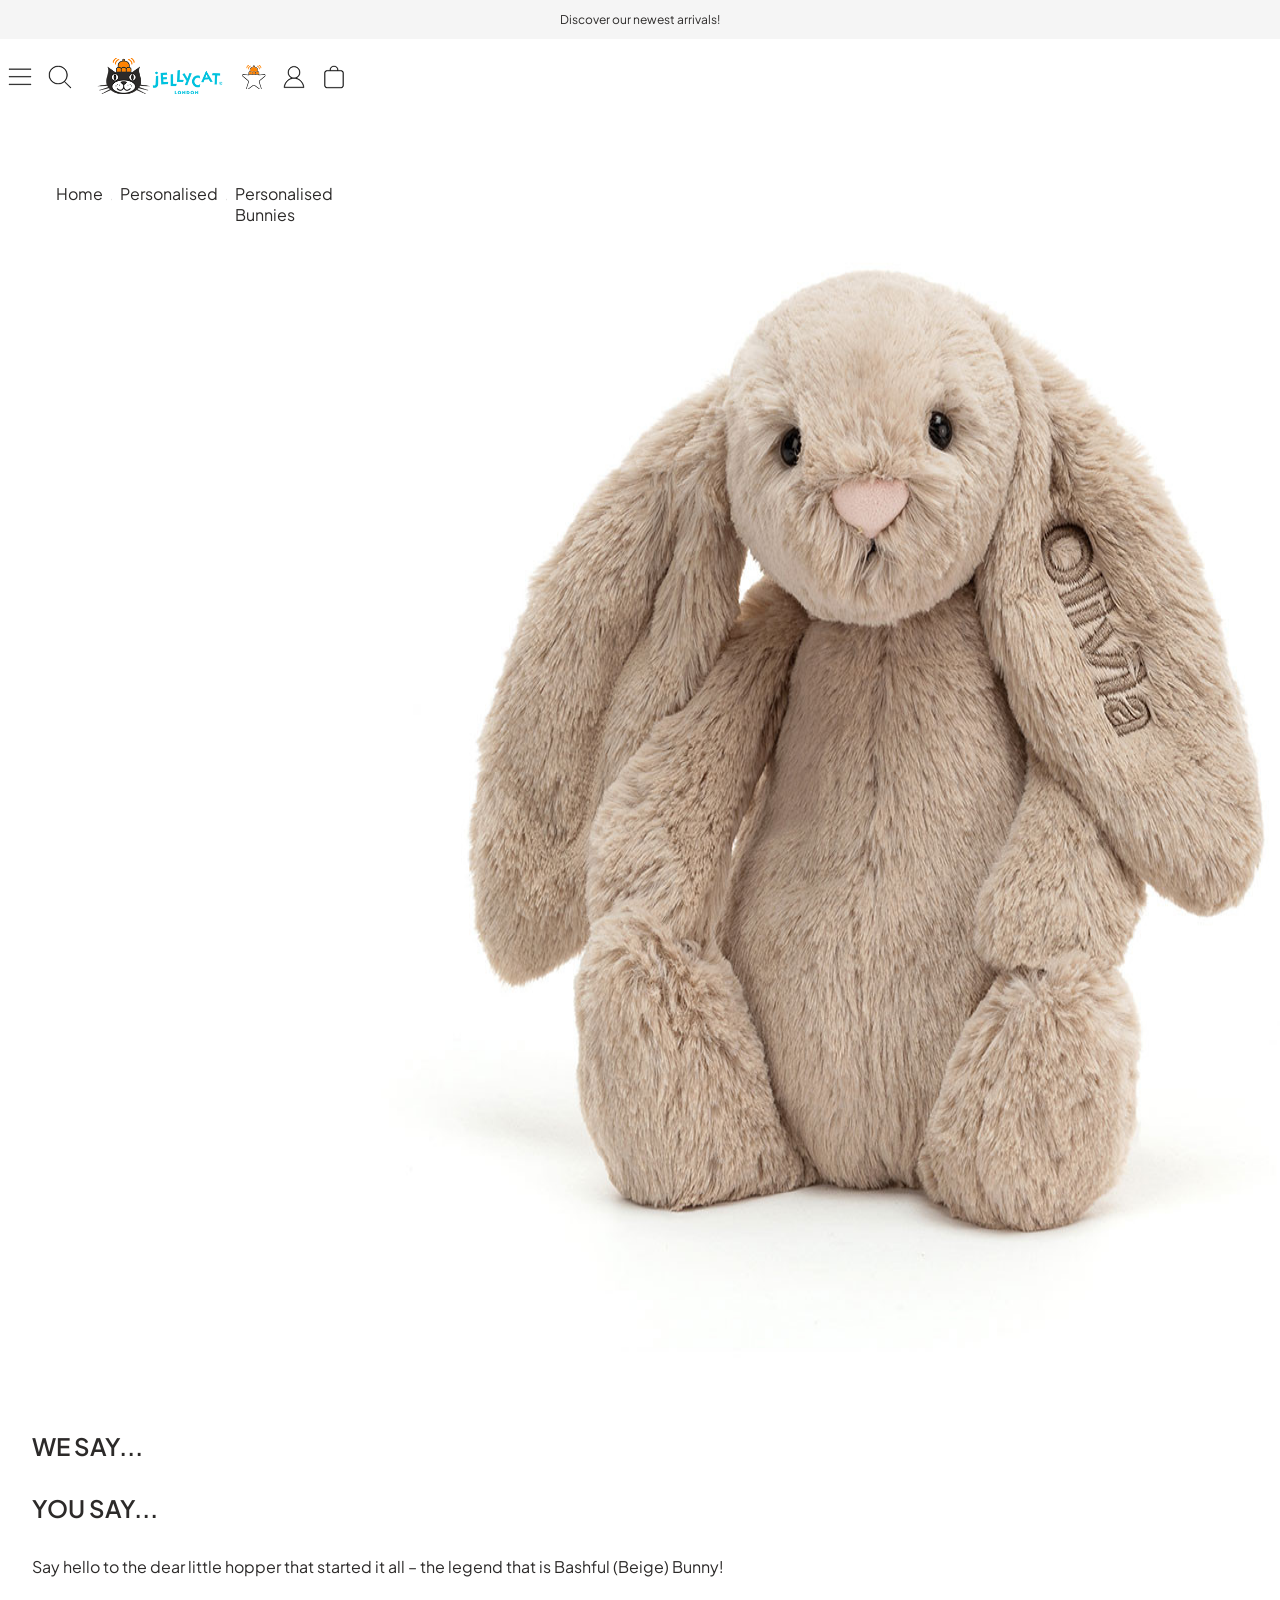
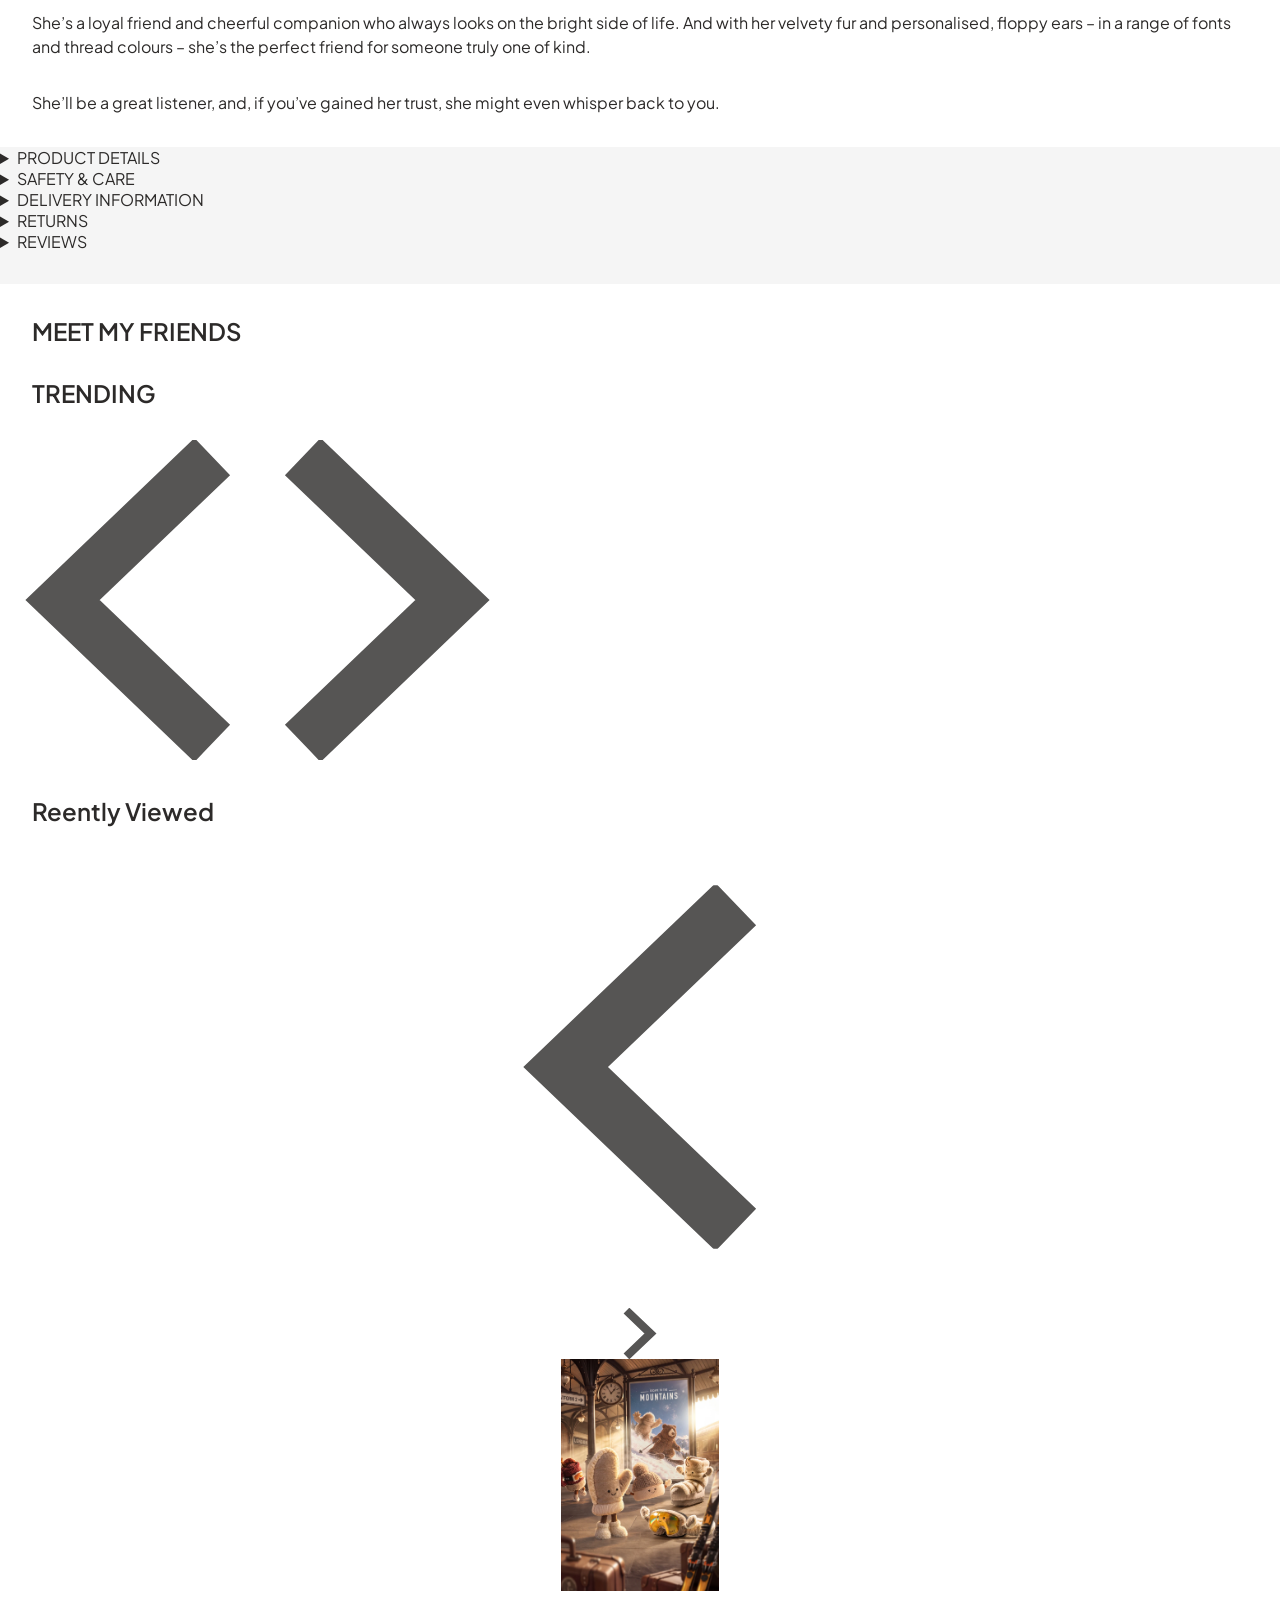
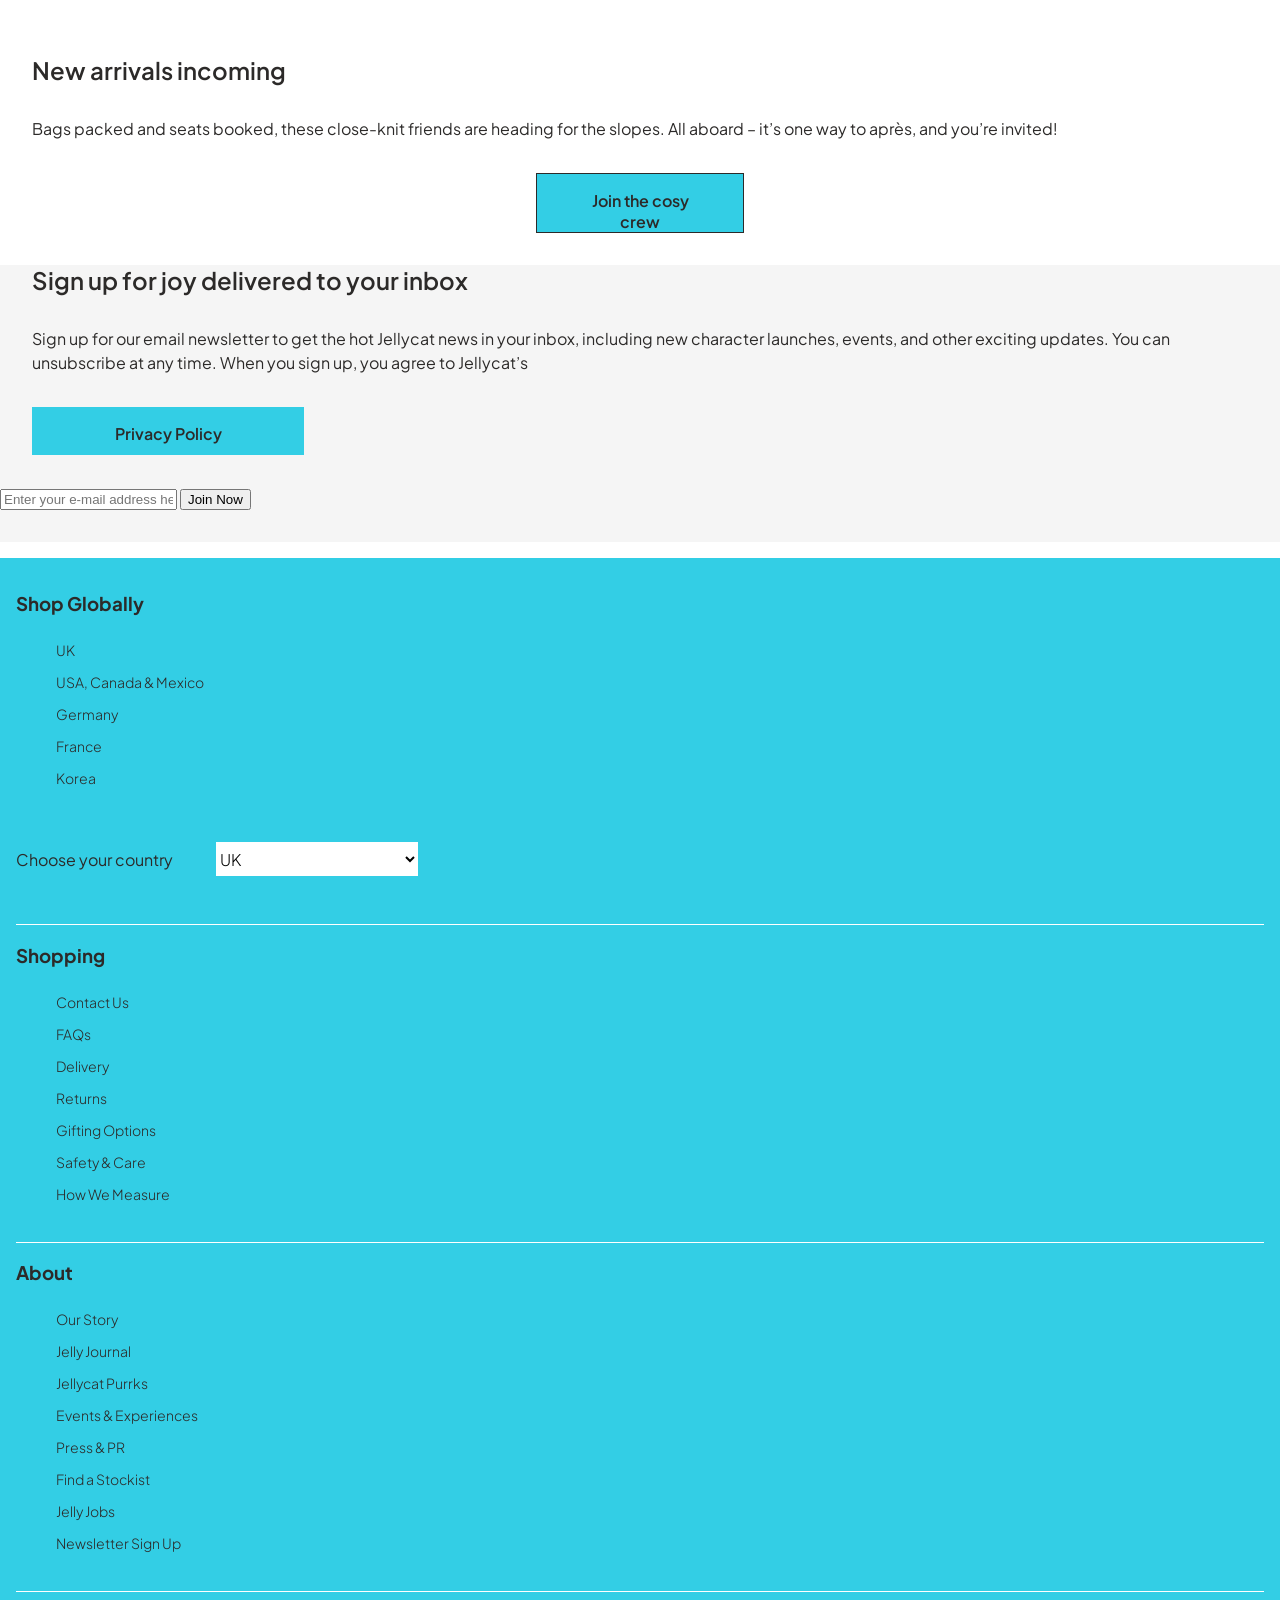
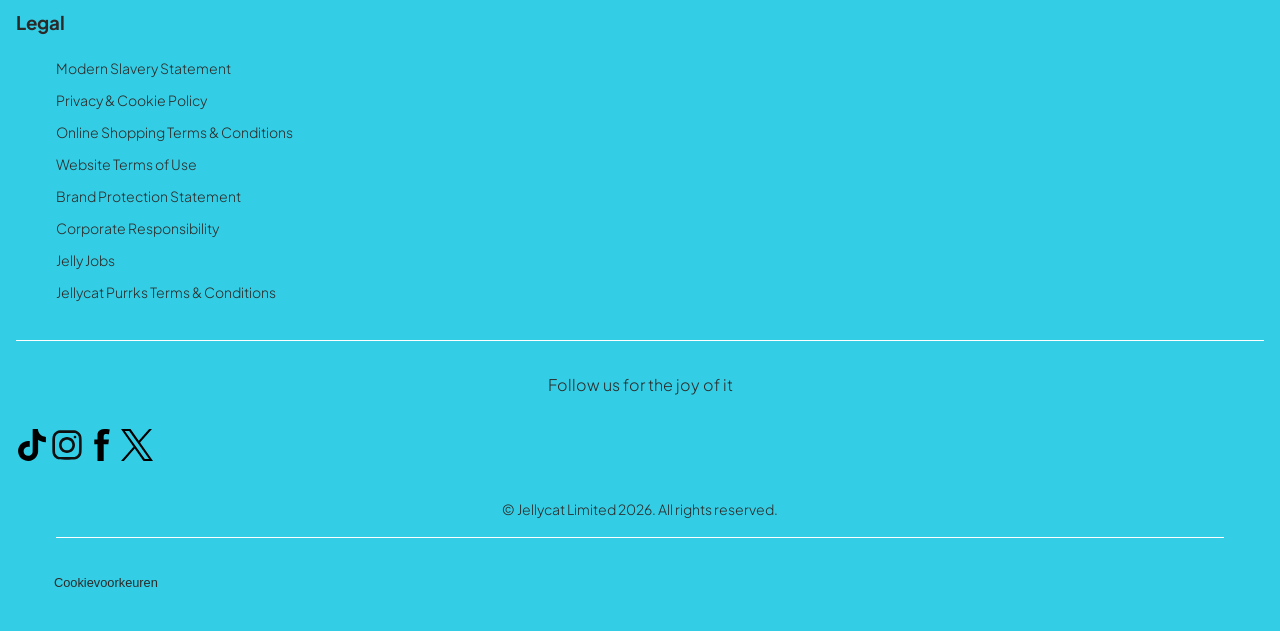
==== commit 2d2654e8: "Add files via upload" ====
--- a/jellycat/personalised-bunny.html
+++ b/jellycat/personalised-bunny.html
@@ -9,7 +9,7 @@
 	<title>Jellycat</title>
 
 	<link href="styles/style.css" rel="stylesheet">
-	<link rel="icon" type="image/svg+xml" href="images/favicon.svg">
+	<link rel="icon" type="image/svg+xml" href="images/jellycat-fav.png">
 	<link rel="preconnect" href="https://fonts.googleapis.com">
 	<link rel="preconnect" href="https://fonts.gstatic.com" crossorigin>
 	<link href="https://fonts.googleapis.com/css2?family=Plus+Jakarta+Sans:ital,wght@0,200..800;1,200..800&display=swap"
--- a/jellycat/styles/style.css
+++ b/jellycat/styles/style.css
@@ -1,47 +1,40 @@
 /**************/
+
 /* CSS REMEDY */
+
 /**************/
 *, *::after, *::before {
-  box-sizing:border-box;  
-}
-
-
-
-
-
+    box-sizing:border-box;
+}
 
 /*********************/
+
 /* CUSTOM PROPERTIES */
+
 /*********************/
 :root {
-	/* startje */
-	--color-text:#2c2a29;
-	--color-background:#ffffff;
-	--font-main: "Plus Jakarta Sans", sans-serif;
-	  font-optical-sizing: auto;
-  	font-weight: 400;
-  	font-style: normal;
-
-
-	
-
-}
-
+    /* startje */
+    --color-text:#2c2a29;
+    --color-background:#ffffff;
+    --font-main: "Plus Jakarta Sans", sans-serif;
+    font-optical-sizing: auto;
+    font-weight: 400;
+    font-style: normal;
+    margin: 0;
+    padding: 0;
+}
 
 /* Header Nav Style */
-
 header > a {
-	text-decoration: none;
-	background-color: #f5f5f5;
-	color: var(--color-text);
-  font-size: 0.75rem;
-
-	display: flex;
-	align-items: center;
-	padding: 0.75rem;
-	justify-content: center;
-	align-items: center;
-
+    text-decoration: none;
+    background-color: #f5f5f5;
+    color: var(--color-text);
+    font-size: 0.75rem;
+    display: flex;
+    align-items: center;
+    padding: 0.75rem;
+    justify-content: center;
+    align-items: center;
 }
 
 header nav ul{
@@ -50,11 +43,11 @@
     display: flex;
     align-items: center;
     padding: 0.5rem;
-		list-style: none;
+    list-style: none;
 }
 
 header nav li {
-	margin: 0;
+    margin: 0;
 }
 
 header nav li + li {
@@ -85,10 +78,8 @@
 header nav a img {
     width: 8.125rem;
     height: 3.125rem;
-		align-items: center;
-}
-
-
+    align-items: center;
+}
 
 header nav button:nth-of-type(3),
 header nav button:nth-of-type(4),
@@ -97,35 +88,30 @@
 }
 
 header img{
-width: 100%;
-height: 25rem;
-object-fit: cover;
-}
-
-
+    width: 100%;
+    height: 25rem;
+    object-fit: cover;
+}
 
 body {
-  font-family: var(--font-main);
-  color: var(--color-text);
-  background-color: var(--color-background);
-	margin: 0;
-	padding: 0;
-
+    font-family: var(--font-main);
+    color: var(--color-text);
+    background-color: var(--color-background);
+    margin: 0;
+    padding: 0;
 }
 
 h1, h2,h3,h4,h5,h6 {
-	font-family: "Plus Jakarta Sans", sans-serif;
-}
-
+    font-family: "Plus Jakarta Sans", sans-serif;
+}
 
 h1 {
-	display: flex;
-	justify-content: center;
-	align-items: center;
-  margin-top:3rem;
-  margin-bottom: 1.5rem;
-
-	font-size:1.5rem;
+    display: flex;
+    justify-content: center;
+    align-items: center;
+    margin-top:3rem;
+    margin-bottom: 1.5rem;
+    font-size:1.5rem;
 }
 
 header p {
@@ -135,146 +121,260 @@
 }
 
 .button{
-  border: 0.10rem solid;
-  color: var(--color-text);
-
-	margin: 1rem auto;
-  padding: 1rem 2.25rem;
-  text-align: center;
-  text-decoration: none;
-	cursor: pointer;
-
-  display: flex;
-	justify-content: center;
-	align-items: center;
-  font-size: 0.875rem;
-
-	width: 20rem;
-	height: 3rem;
+    border: 0.10rem solid;
+    color: var(--color-text);
+    margin: 1rem auto;
+    padding: 1rem 2.25rem;
+    text-align: center;
+    text-decoration: none;
+    cursor: pointer;
+    display: flex;
+    justify-content: center;
+    align-items: center;
+    font-size: 0.875rem;
+    width: 20rem;
+    height: 3rem;
 }
 
 header {
-	background-color: #ffffff;
-
+    background-color: #ffffff;
 }
 
 /* Tweede Section Header */
-
 header section:nth-of-type(2) {
- 
-  background-color: #F5F5F5;
-  padding-bottom: 2rem;
-
+    background-color: #F5F5F5;
+    padding-bottom: 2rem;
 }
 
 .visually-hidden {
-  clip: rect(0 0 0 0);
-  clip-path: inset(50%);
-  height: 1px;
-  overflow: hidden;
-  position: absolute;
-  white-space: nowrap;
-  width: 1px;
+    clip: rect(0 0 0 0);
+    clip-path: inset(50%);
+    height: 1px;
+    overflow: hidden;
+    position: absolute;
+    white-space: nowrap;
+    width: 1px;
 }
 
 /* Article Styles */
-
 article img {
-	width: 10rem;
-	height: 10rem;
+    width: 10rem;
+    height: 10rem;
+}
+
+article h3 {
+    font-size: 0.875rem;
+    font-weight: 550;
+}
+
+/* Carrousel Styles */
+main > section:nth-of-type(1) {
+    display: flex;
+    overflow-x: auto;
+    scroll-snap-type: x mandatory;
+    scroll-behavior: smooth;
+    gap: 0.5rem;
+    margin: 4rem 0;
+    padding: 0 2.5rem;
+    scroll-padding-inline: 2.5rem;
+    scrollbar-width: none;
+    anchor-name: --carousel;
+}
+
+main > section:nth-of-type(1) article {
+    flex: 0 0 calc((100% - 0.5rem) / 2);
+    scroll-snap-align: start;
+    scroll-snap-stop: always;
+    text-align: center;
+}
+
+main > section:nth-of-type(1) article img {
+    display: block;
+    width: 10rem;
+    max-width: 100%;
+    height: 10rem;
+    object-fit: contain;
+    margin: 0 auto;
+}
+
+main > section:nth-of-type(1) article h3 {
+    margin: 2rem 0 0;
+    min-height: 3.5rem;
+}
+
+main > section:nth-of-type(1) article p {
+    margin: 2rem 0 0;
+}
+
+/* Pijltjes */
+main > section:nth-of-type(1)::scroll-button(*) {
+    width: 1.25rem;
+    height: 1.25rem;
+    padding: 0;
+    border: none;
+    cursor: pointer;
+    background-color: transparent;
+    background-size: contain;
+    background-repeat: no-repeat;
+    background-position: center;
+    position: absolute;
+    position-anchor: --carousel;
+    top: calc(anchor(top) + 5rem);
+    transform: translateY(-50%);
+}
+
+main > section:nth-of-type(1)::scroll-button(left) {
+    content: "" / "Previous";
+    background-image: url("/images/leftarrow.svg");
+    left: calc(anchor(left) + 1rem);
+}
+
+main > section:nth-of-type(1)::scroll-button(right) {
+    content: "" / "Next";
+    background-image: url("/images/rightarrow.svg");
+    right: calc(anchor(right) + 1rem);
+}
+
+main > section:nth-of-type(1)::scroll-button(*):disabled {
+    opacity: 0.5;
 }
 
 /* Amusables Section 2 */
-
 main section:nth-of-type(2) img {
-  align-items: center;
-  max-width: 100%;
-  height: 30rem;
-  width: 100%;
-  height: auto;
-  display: block;
-  padding: 1rem;
-}
-
-
-main section:nth-of-type(2) a
-{
-  align-items: center;
-  color: var(--color-text);
-
-  text-align: center;
-  text-decoration: underline;
-  text-underline-offset: 4px;
-  text-decoration-thickness: 1px;
-}
+    align-items: center;
+    max-width: 100%;
+    height: 30rem;
+    width: 100%;
+    height: auto;
+    display: block;
+    padding: 1rem;
+}
+
+main section:nth-of-type(2) a {
+    align-items: center;
+    color: var(--color-text);
+    text-align: center;
+    text-decoration: underline;
+    text-underline-offset: 4px;
+    text-decoration-thickness: 1px;
+}
+
 main section:nth-of-type(2) a h4{
-
-  font-weight: 200;
-  font-size: 0.875rem;
-  padding: 0;
-
+    font-weight: 200;
+    font-size: 0.875rem;
+    padding: 0;
 }
 
 /* Three Bunnies Section 3 */
-
 main section:nth-of-type(3) img {
-  align-items: center;
-  max-width: 100%;
-  height: 25rem;
-  width: 100%;
-  object-fit: cover;
-}
+    align-items: center;
+    max-width: 100%;
+    height: 25rem;
+    width: 100%;
+    object-fit: cover;
+}
+
 /* object fit zorgt ervoor dat afbeelding niet meeschaalt  */
-
 main section:nth-of-type(3) {
-  background-color: #F5F5F5;
-  padding-bottom: 2rem;
+    background-color: #F5F5F5;
+    padding-bottom: 2rem;
 }
 
 h2 {
-  font-size: 1.5rem;
-  font-weight: 600;
-  margin: 2rem;
+    font-size: 1.5rem;
+    font-weight: 600;
+    margin: 2rem;
 }
 
 p {
-  font-size: 1rem;
-  margin: 2rem;
-  line-height: 1.5rem;
+    font-size: 1rem;
+    margin: 2rem;
+    line-height: 1.5rem;
 }
 
 /* JellyCat Awaits Section 4 */
-
 main section:nth-of-type(4) img {
-  align-items: center;
-  max-width: 100%;
-  height: 20rem;
-  width: 16rem;
-  object-fit: cover;
-}
-
-
+    align-items: center;
+    max-width: 100%;
+    height: 20rem;
+    width: 16rem;
+    object-fit: cover;
+}
 
 main section:nth-of-type(4) article img {
-  display: block;
-  margin-inline: auto;
-  
-}
-
+    display: block;
+    margin-inline: auto;
+}
+
+/* Carousel Styles */
+/* Jellycat Awaits Carrousel */
+
+main > section:nth-of-type(4) > section {
+    display: flex;
+    overflow-x: auto;
+    scroll-snap-type: x mandatory;
+    scroll-behavior: smooth;
+    gap: 1rem;
+    padding: 0 2.5rem;
+    scroll-padding-inline: 2.5rem;
+    scrollbar-width: none;
+    anchor-name: --collections;
+}
+
+main > section:nth-of-type(4) > section article {
+    flex: 0 0 100%;
+    scroll-snap-align: start;
+    scroll-snap-stop: always;
+    text-align: center;
+}
+
+/* Pijltjes */
+
+main > section:nth-of-type(4) > section::scroll-button(*) {
+    width: 1.25rem;
+    height: 1.25rem;
+    padding: 0;
+    border: none;
+    cursor: pointer;
+    background-color: transparent;
+    background-size: contain;
+    background-repeat: no-repeat;
+    background-position: center;
+    position: absolute;
+    position-anchor: --collections;
+    top: calc(anchor(top) + 10rem);
+    transform: translateY(-50%);
+}
+
+main > section:nth-of-type(4) > section::scroll-button(left) {
+    content: "" / "Previous";
+    background-image: url("/images/leftarrow.svg");
+    left: calc(anchor(left) + 1rem);
+}
+
+main > section:nth-of-type(4) > section::scroll-button(right) {
+    content: "" / "Next";
+    background-image: url("/images/rightarrow.svg");
+    right: calc(anchor(right) + 1rem);
+}
+
+main > section:nth-of-type(4) > section::scroll-button(*):disabled {
+    opacity: 0.5;
+}
 
 /* Titel en P */
-
 main section:nth-of-type(4) h3 {
-  text-align: center;
-  font-size: 1.375rem;
-  font-weight: 600;
-  padding-top: 1rem;
-  margin-bottom: 0.5rem;
-}
- main section:nth-of-type(4) p {
-  text-align: center;
-  font-size: 1.25rem;
-  margin-top: 0rem;
+    text-align: center;
+    font-size: 1.375rem;
+    font-weight: 600;
+    padding-top: 1rem;
+    margin-bottom: 0.5rem;
+}
+
+main section:nth-of-type(4) p {
+    text-align: center;
+    font-size: 1.25rem;
+    margin-top: 0rem;
 }
 
 main section:nth-of-type(4) a h4 {
@@ -292,199 +392,371 @@
 }
 
 .explore-button {
-  display: block;
-  margin: 0 auto;
-
-  text-align: center;
-  background-color: #33cee5;
-  font-size: 1rem;
-  font-weight: 600;
-  text-decoration: none;
-
-  padding: 1rem 2.25rem;
-  margin-bottom: 2rem;
-  width: 13rem;
-  height: 3.75rem;
-
-  
-  
+    display: flex;
+    justify-content: center;
+    align-items: center;
+    margin: 0 auto;
+    background-color: #33cee5;
+    font-size: 1.25rem;
+    font-weight: 500;
+    text-decoration: none;
+    margin-bottom: 2rem;
+    width: 13rem;
+    height: 3.75rem;
 }
 
 /* JellyCat Purrks Section 5 */
-
 main section:nth-of-type(5) img:nth-of-type(1) {
-
-  display: block;
-  margin: 0 auto;
-  padding-bottom: 2rem;
-
-  align-items: center;
-
-  height: 28.124rem;
-  width: 22.708rem;
-  
+    display: block;
+    margin: 0 auto;
+    padding-bottom: 2rem;
+    align-items: center;
+    height: 28.124rem;
+    width: 22.708rem;
 }
 
 main section:nth-of-type(5) img:nth-of-type(2) {
-
-  display: block;
-  margin: 0 auto;
-
-
-  align-items: center;
-
-  height: 3.213rem;
-  width: 19.374rem;
-  
+    display: block;
+    margin: 0 auto;
+    align-items: center;
+    height: 3.213rem;
+    width: 19.374rem;
 }
 
 main section:nth-of-type(5) h4 {
-
-  font-size: 1.5rem;
-  font-weight: 600;
-  padding-top: 1rem;
-  line-height: 1.75rem;
-  margin: 2rem;
-  margin-top: 0.5rem;
-  text-align: left;
-
+    font-size: 1.5rem;
+    font-weight: 600;
+    padding-top: 1rem;
+    line-height: 1.75rem;
+    margin: 2rem;
+    margin-top: 0.5rem;
+    text-align: left;
 }
 
 main section:nth-of-type(5) a {
-  color: var(--color-text);
-  font-size: 0.875rem;
-  font-weight: 400;
-
-  padding-top: 1rem;
-  margin: 2rem;
-  margin-top: 0.5rem;
-
-  text-align: left;
-  text-underline-offset: 0.5rem;
-  text-decoration-thickness: 1px;
-
+    color: var(--color-text);
+    font-size: 0.875rem;
+    font-weight: 400;
+    padding-top: 1rem;
+    margin: 2rem;
+    margin-top: 0.5rem;
+    text-align: left;
+    text-underline-offset: 0.5rem;
+    text-decoration-thickness: 1px;
 }
 
 /* JellyCat On Instagram Section 6 */
-
-
 main section:nth-of-type(6) h4 {
-  font-size: 1.75rem;
-  font-weight: 300;
-  margin: 2.5rem;
-  padding-top: 2.5rem;
-
-  text-align: center;
-
+    font-size: 1.75rem;
+    font-weight: 300;
+    margin: 2.5rem;
+    padding-top: 2.5rem;
+    text-align: center;
 }
 
 main section:nth-of-type(6) img {
-  display: block;
-  margin: 0 auto;
-  padding-bottom: 2rem;
-
-  align-items: center;
-
-  height: 16.458rem;
-  width: 9.875rem;
-  
+    display: block;
+    margin: 0 auto;
+    padding-bottom: 2rem;
+    align-items: center;
+    height: 16.458rem;
+    width: 9.875rem;
 }
 
 main section:nth-of-type(6) a {
-  display: block;
-  margin: 0 auto;
-  background-color: #33cee5;
-  color: var(--color-text);
-  text-decoration: none;
-
-  text-align: center;
-  font-size: 1rem;
-  font-weight: 600;
-
-  padding: 1rem 2.25rem;
-  margin-bottom: 2rem;
-
-  width: 13rem;
-  height: 3.75rem;
-
-}
-
-
-
-
-
-
+    display: block;
+    margin: 0 auto;
+    background-color: #33cee5;
+    color: var(--color-text);
+    text-decoration: none;
+    text-align: center;
+    font-size: 1rem;
+    font-weight: 600;
+    padding: 1rem 2.25rem;
+    margin-bottom: 2rem;
+    width: 13rem;
+    height: 3.75rem;
+}
+
+/* CarouselInstagram */
+
+main > section:nth-of-type(6) > section img {
+    flex: 0 0 9.875rem;
+    width: 9.875rem;
+    height: 16.458rem;
+    scroll-snap-align: start;
+    scroll-snap-stop: always;
+    object-fit: contain;
+}
+main > section:nth-of-type(6) > section {
+    display: flex;
+    overflow-x: auto;
+    scroll-snap-type: x mandatory;
+    scroll-behavior: smooth;
+    scrollbar-width: none;
+    anchor-name: --instagram;
+    gap: 0.5rem;
+    padding: 0 2.5rem;
+    scroll-padding-inline: 2.5rem;
+}
+
+main > section:nth-of-type(6) > section img {
+    flex: 0 0 9.875rem;
+    width: 9.875rem;
+    height: 16.458rem;
+    margin: 0;
+    scroll-snap-align: start;
+    scroll-snap-stop: always;
+    object-fit: contain;
+}
+
+/* Pijltjes */
+
+main > section:nth-of-type(6) > section::scroll-button(*) {
+    width: 2.5rem;
+    height: 2.5rem;
+    padding: 0.75rem;
+    border: none;
+    border-radius: 50%;
+    cursor: pointer;
+
+    background-color: white;
+    background-size: 1.25rem;
+    background-repeat: no-repeat;
+    background-position: center;
+
+    position: absolute;
+    position-anchor: --instagram;
+    top: calc(anchor(top) + 8rem);
+    transform: translateY(-50%);
+}
+
+main > section:nth-of-type(6) > section::scroll-button(left) {
+    content: "" / "Previous";
+    background-image: url("/images/leftarrow.svg");
+    left: calc(anchor(left) + 1rem);
+}
+
+main > section:nth-of-type(6) > section::scroll-button(right) {
+    content: "" / "Next";
+    background-image: url("/images/rightarrow.svg");
+    right: calc(anchor(right) + 1rem);
+}
+
+main > section:nth-of-type(6) > section::scroll-button(*):disabled {
+    opacity: 0.5;
+}
+
+/* Beertje in Bos */
+main section:nth-of-type(7) img {
+    width: 100%;
+    height: 25rem;
+    object-fit: cover;
+}
+
+main section:nth-of-type(7) {
+    background-color: #F5F5F5;
+    padding-bottom: 2rem;
+    margin-bottom: 1rem;
+}
+
+main section:nth-of-type(7) h4 {
+    font-size: 1.5rem;
+    font-weight: 600;
+    padding-top: 1rem;
+    line-height: 1.75rem;
+    margin: 2rem;
+    margin-top: 0.5rem;
+    text-align: left;
+}
+
+main section:nth-of-type(7) a {
+    display: block;
+    margin: 0 2rem;
+    background-color: #33cee5;
+    color: var(--color-text);
+    text-decoration: none;
+    text-align: center;
+    font-size: 1rem;
+    font-weight: 600;
+    padding: 1rem 2rem;
+    margin-bottom: 2rem;
+    width: 17rem;
+    height: 3rem;
+}
+
+/* Newsletter Sectie */
+main section:nth-of-type(8) h4 {
+    font-size: 1.5rem;
+    font-weight: 600;
+    padding-top: 1rem;
+    line-height: 1.75rem;
+    margin: 2rem;
+    margin-top: 0.5rem;
+    text-align: left;
+}
+
+main section:nth-of-type(8) p {
+    padding-right: 6rem;
+}
+
+main section:nth-of-type(8) a {
+    color: var(--color-text);
+    text-decoration: underline;
+}
+
+main section:nth-of-type(8) button {
+    display: block;
+    margin: 1rem 0 2rem;
+    background-color: #33cee5;
+    color: var(--color-text);
+    text-align: center;
+    font-size: 1.25rem;
+    font-weight: 500;
+    padding: 1rem 2rem;
+    width: min(17rem, 100%);
+    height: 3rem;
+    border: none;
+}
+
+main section:nth-of-type(8) {
+    position: relative;
+    overflow: hidden;
+    background-color: #F5F5F5;
+    padding-bottom: 2rem;
+}
+
+/* KAT */
+main section:nth-of-type(8) > img {
+    position: absolute;
+    right: -5.5rem;
+    bottom: 13rem;
+    width: 12rem;
+    height: auto;
+}
+
+main section:nth-of-type(8) form {
+    margin: 0 2rem;
+}
+
+main section:nth-of-type(8) input {
+    display: block;
+    width: min(17rem, 100%);
+}
+
+main section:nth-of-type(8) input,
+main section:nth-of-type(8) button {
+    display: block;
+    height: 3rem;
+}
+
+main section:nth-of-type(8) input::placeholder {
+    font-size: 1rem;
+    padding-left: 1rem;
+    border: rgb(118, 118, 118);
+}
 
 /* Footer Styles */
 section h5 {
-  font-size: 1.25rem;
-  font-weight: 600;
-  margin: 1rem;
-  padding-left: 1.25rem;
+    font-size: 1.25rem;
+    font-weight: 600;
+    margin: 1rem;
+    margin-bottom: 0.5rem;
+    padding-left: 1.25rem;
+    padding-top: 1.25rem;
 }
 
 footer {
-  background-color: #33cee5;
-  padding: 1rem;
-
+    background-color: #33cee5;
+    padding: 1rem;
 }
 
 footer img {
-	width: 2rem;
-	height: 2rem;
-
- 	display: inline-block;
-
-
+    width: 2rem;
+    height: 2rem;
 }
 
 footer ul a {
-	text-decoration: none;
-	color: var(--color-text);
-	cursor: pointer;
-	list-style: none;
-  font-weight: 300;
+    text-decoration: none;
+    color: var(--color-text);
+    cursor: pointer;
+    list-style: none;
+    font-weight: 300;
 }
 
 footer ul {
-  font-size: 0.875rem;
-	list-style: none;
-  padding-left:2.5rem;
-  line-height: 2rem;
-
+    margin: 0 auto;
+    font-size: 0.875rem;
+    list-style: none;
+    padding-left:2.5rem;
+    line-height: 2rem;
+    border-bottom: 1px solid white;
+    padding-bottom: 2rem;
+}
+
+footer ul:nth-of-type(1) {
+    border-bottom: none;
 }
 
 footer section form {
-  border-bottom: 1px solid white;
-  padding: 1rem 0;
+    border-bottom: 1px solid white;
+    padding: 1rem 0;
 }
 
 footer select option {
     color: black;
     background-color: white;
 }
+
 /* label choose country */
 footer select {
     background-color: white;
     color: black;
     border: none;
-
     width: 12.625rem;
     height: 2.125rem;
-
     cursor: pointer;
     font:inherit;
     font-weight: 300;
-
     margin-left: 2.5rem;
-}
-
-
-
-
+    margin-bottom: 2rem;
+}
+
+footer p {
+    font-size: 1rem;
+    font-weight: 300;
+    text-align: center;
+}
+
+footer p:nth-of-type(2) {
+    font-size: 0.875rem;
+    white-space: nowrap;
+}
+
+footer section > p:nth-of-type(2) {
+    border-bottom: 1px solid white;
+    padding-bottom: 1rem;
+    margin: 2rem 2.5rem;
+}
+
+footer div {
+    text-align: center;
+    display: flex;
+    justify-content: center;
+    gap: 1.5rem;
+}
+
+footer button {
+    background-color: #33cee5;
+    color: var(--color-text);
+    border: none;
+    font-weight: 300;
+    font-size: 0.8rem;
+    margin-bottom: 1.5rem;
+    margin-left:2rem;
+}
 
 /* breadcrumbs 2e pagina*/
-
 .breadcrumb ol {
     display: flex;
     gap: 0.5rem;
@@ -496,13 +768,10 @@
 .breadcrumb li:not(:last-child)::after {
     content: "/";
     margin-left: 0.5rem;
-
-		font-size: 0.10rem;
+    font-size: 0.10rem;
 }
 
 .breadcrumb a {
     color: var(--color-text);
     text-decoration: none;
 }
-
-
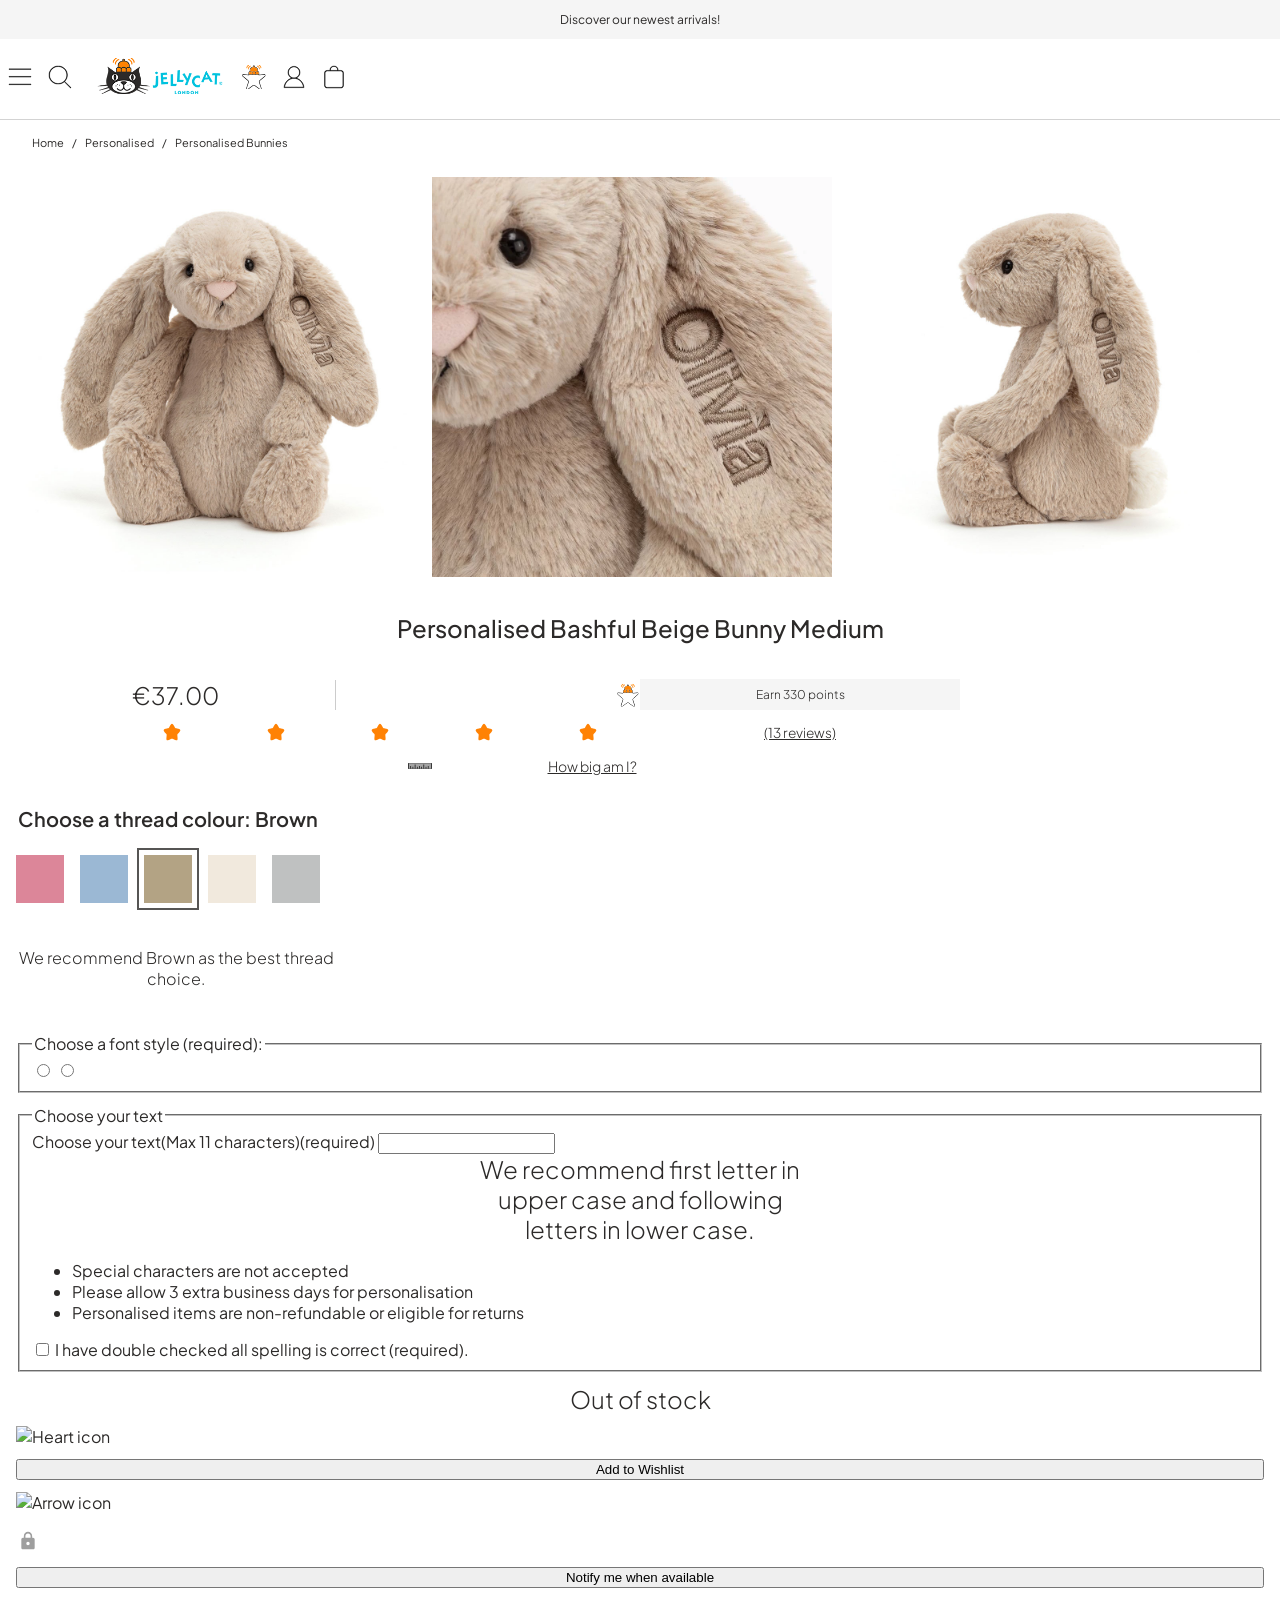
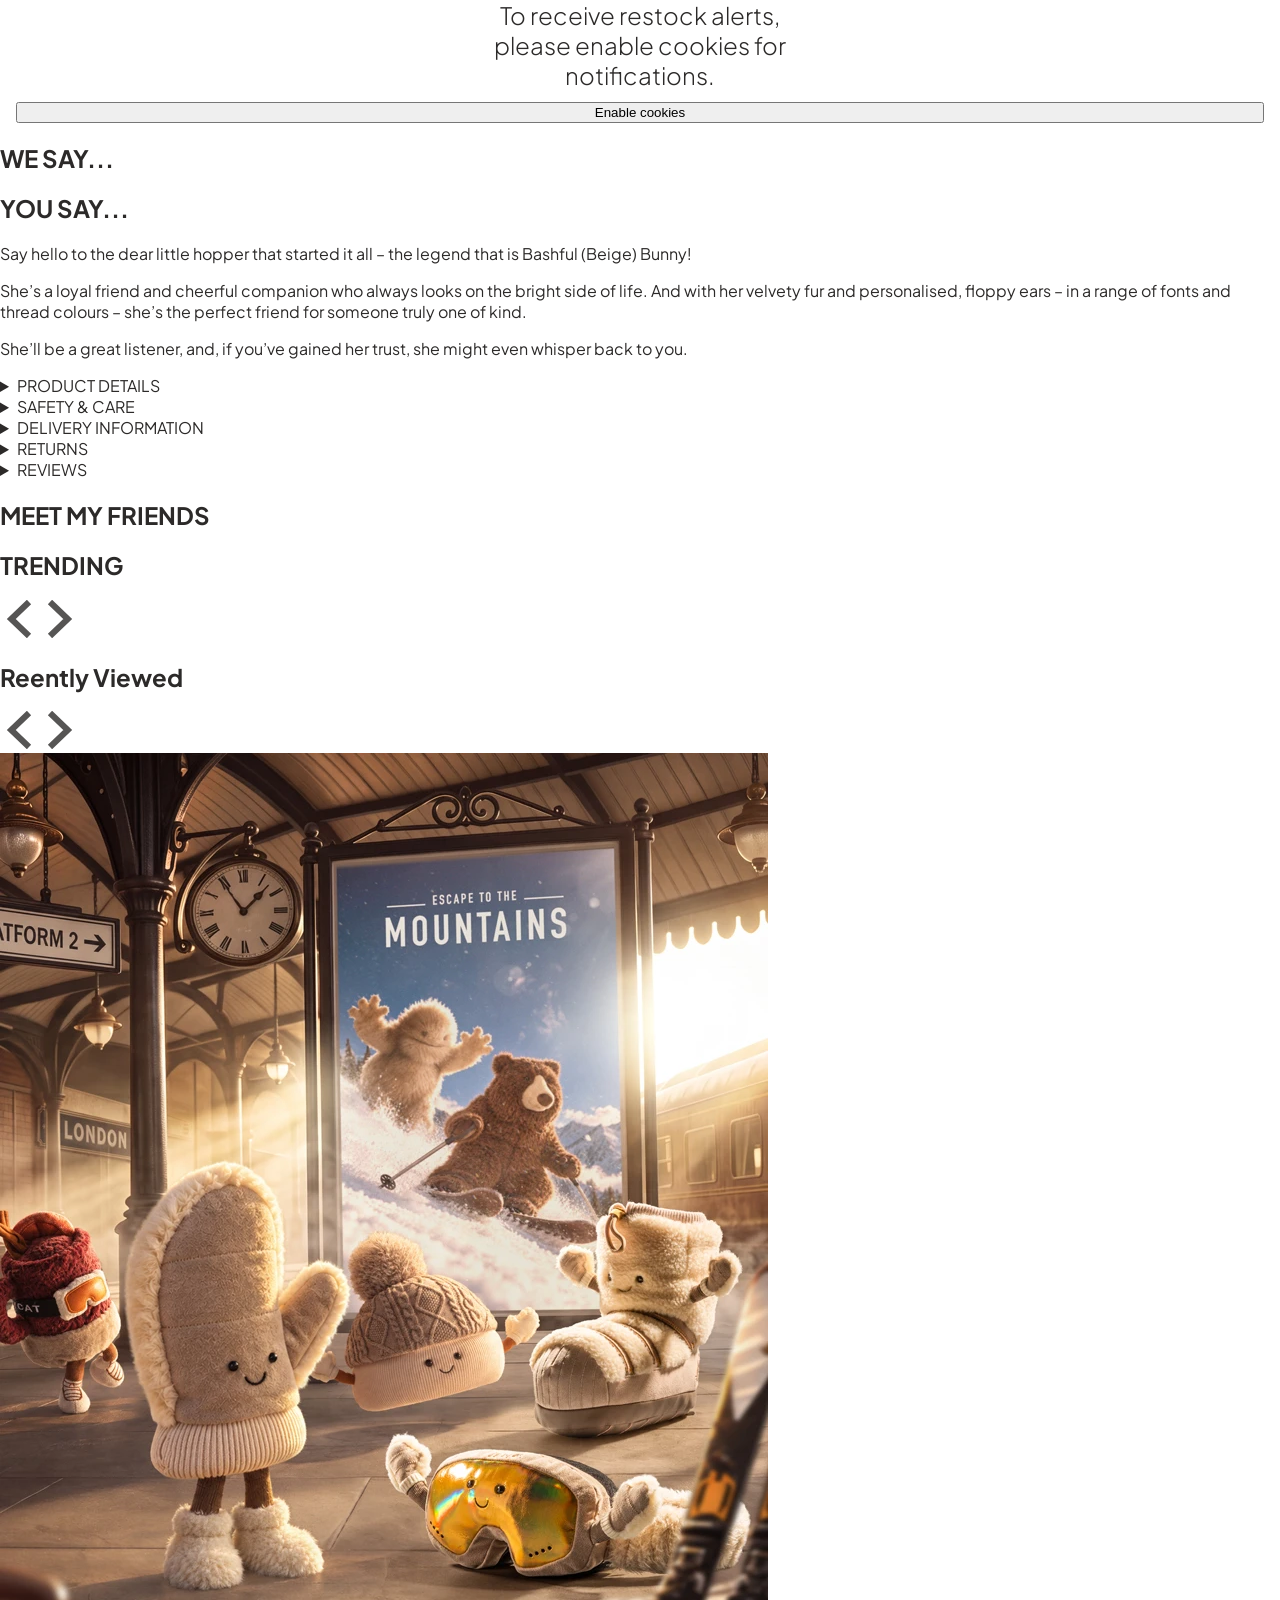
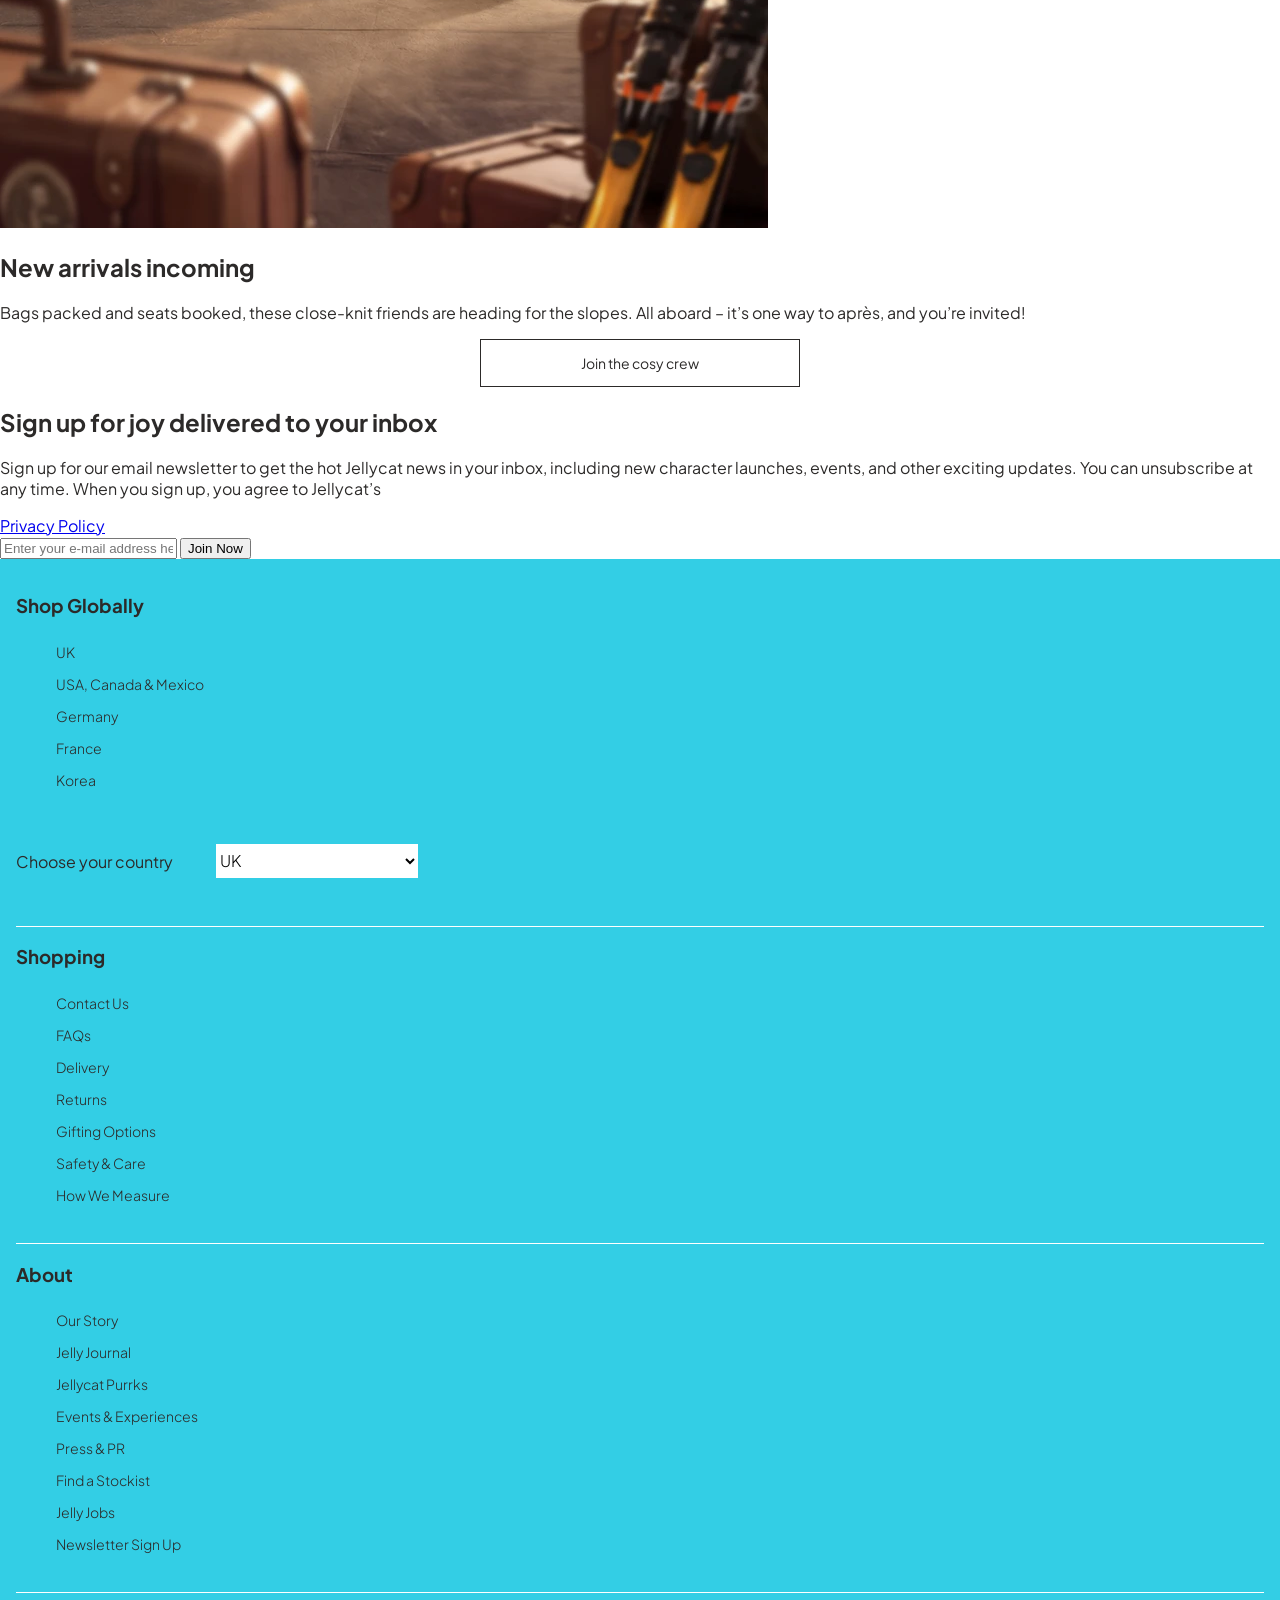
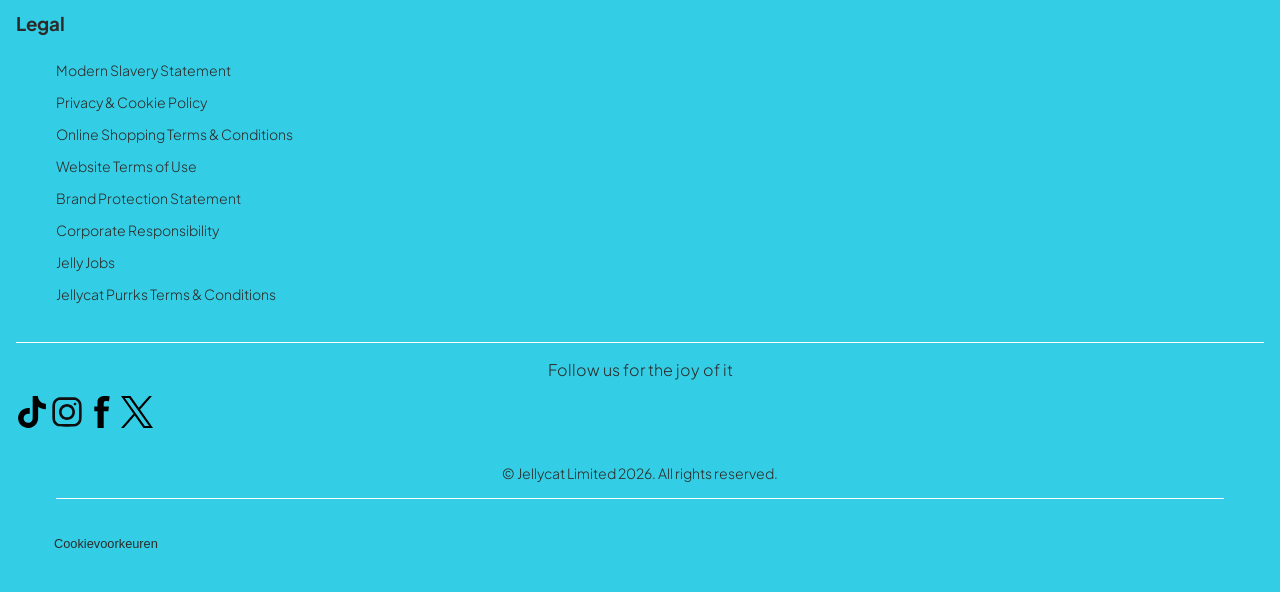
==== commit a4b0c65b: "Add files via upload" ====
--- a/jellycat/personalised-bunny.html
+++ b/jellycat/personalised-bunny.html
@@ -8,7 +8,7 @@
 
 	<title>Jellycat</title>
 
-	<link href="styles/style.css" rel="stylesheet">
+	<link href="styles/product.css" rel="stylesheet">
 	<link rel="icon" type="image/svg+xml" href="images/jellycat-fav.png">
 	<link rel="preconnect" href="https://fonts.googleapis.com">
 	<link rel="preconnect" href="https://fonts.gstatic.com" crossorigin>
@@ -74,14 +74,17 @@
 					<li><a href="personalised-bunnies.html">Personalised Bunnies</a></li>
 				</ol>
 			</nav>
-			<img src="images/bunny-olivia.png" alt="Personalised beige bunny Olivia">
-			<img src="images/bunny-closeup.png" alt="Personalised close up view of beige bunny Olivia">
-			<img src="images/bunny-olivia-side.png" alt="Side view of personalised beige bunny Olivia">
-			<img src="images/bunny-back.png" alt="Back view of personalised beige bunny Olivia">
-			<img src="images/bunnies-colors.png" alt="Color options for personalised bunnies">
+			<section>
+				<img src="images/bunny-olivia.png" alt="Personalised beige bunny Olivia">
+				<img src="images/bunny-closeup.png" alt="Personalised close up view of beige bunny Olivia">
+				<img src="images/bunny-sideways-left.png" alt="Side view of personalised beige bunny Olivia">
+				<img src="images/bunny-back.png" alt="Back view of personalised beige bunny Olivia">
+				<img src="images/bunnies-colors.png" alt="Color options for personalised bunnies">
+			</section>
 			<h1>Personalised Bashful Beige Bunny Medium</h1>
-			<p>€37</p>
+			<p>€37.00</p>
 			<img src="images/purrks-icon.svg" alt="Purrks icon">
+			<p>Earn 330 points</p>
 			<img src="images/reviewstar.svg" alt="Star review icon">
 			<img src="images/reviewstar.svg" alt="Star review icon">
 			<img src="images/reviewstar.svg" alt="Star review icon">
@@ -92,7 +95,7 @@
 			<p>How big am I?</p>
 			<form>
 				<fieldset>
-					<legend>Choose a thread colour:</legend>
+					<legend>Choose a thread colour: Brown</legend>
 
 					<input type="radio" id="pink" name="colour" value="#DC8699">
 					<label for="pink" class="colour-pink"></label>
@@ -100,7 +103,7 @@
 					<input type="radio" id="blue" name="colour" value="#9BB8D4">
 					<label for="blue" class="colour-blue"></label>
 
-					<input type="radio" id="brown" name="colour" value="#B3A384">
+					<input type="radio" id="brown" name="colour" value="#B3A384" checked>
 					<label for="brown" class="colour-brown"></label>
 
 					<input type="radio" id="cream" name="colour" value="yellow">
--- a/jellycat/styles/product.css
+++ b/jellycat/styles/product.css
@@ -0,0 +1,571 @@
+/**************/
+
+/* CSS REMEDY */
+
+/**************/
+*, *::after, *::before {
+    box-sizing:border-box;
+}
+
+/*********************/
+
+/* CUSTOM PROPERTIES */
+
+/*********************/
+:root {
+    /* startje */
+    --color-text:#2c2a29;
+    --color-background:#ffffff;
+    --font-main: "Plus Jakarta Sans", sans-serif;
+    font-optical-sizing: auto;
+    font-weight: 400;
+    font-style: normal;
+    margin: 0;
+    padding: 0;
+}
+
+/* Header Nav Style */
+header > a {
+    text-decoration: none;
+    background-color: #f5f5f5;
+    color: var(--color-text);
+    font-size: 0.75rem;
+    display: flex;
+    align-items: center;
+    padding: 0.75rem;
+    justify-content: center;
+    align-items: center;
+}
+
+header nav ul{
+    width: 15rem;
+    height: 3rem;
+    display: flex;
+    align-items: center;
+    padding: 0.5rem;
+    list-style: none;
+}
+
+header nav li {
+    margin: 0;
+}
+
+header nav li + li {
+    margin-left: 1rem;
+}
+
+header nav button {
+    border: none;
+    background: none;
+    padding: 0;
+    margin: 0;
+}
+
+header nav button img {
+    width: 1.5rem;
+    height: 1.5rem;
+    display: block;
+}
+
+header nav button:nth-of-type(2) {
+    margin-left: 0.5rem;
+}
+
+header nav a {
+    margin-left: 0.5rem;
+}
+
+header nav a img {
+    width: 8.125rem;
+    height: 3.125rem;
+    align-items: center;
+}
+
+header nav button:nth-of-type(3),
+header nav button:nth-of-type(4),
+header nav button:nth-of-type(5) {
+    margin-left: 0.75rem;
+}
+
+header img{
+  width: 100%;
+  height: 25rem;
+  object-fit: cover;
+}
+
+header nav {
+  border-bottom: 1px lightgray solid;
+}
+
+body {
+    font-family: var(--font-main);
+    color: var(--color-text);
+    background-color: var(--color-background);
+    margin: 0;
+    padding: 0;
+}
+
+h1, h2,h3,h4,h5,h6 {
+    font-family: "Plus Jakarta Sans", sans-serif;
+}
+
+
+header p {
+    text-align: center;
+    font-size: 1rem;
+    margin: 2rem;;
+}
+
+.button{
+    border: 0.10rem solid;
+    color: var(--color-text);
+    margin: 1rem auto;
+    padding: 1rem 2.25rem;
+    text-align: center;
+    text-decoration: none;
+    cursor: pointer;
+    display: flex;
+    justify-content: center;
+    align-items: center;
+    font-size: 0.875rem;
+    width: 20rem;
+    height: 3rem;
+}
+
+header {
+    background-color: #ffffff;
+}
+
+/* Tweede Section Header */
+header section:nth-of-type(2) {
+    background-color: #F5F5F5;
+    padding-bottom: 2rem;
+}
+
+.visually-hidden {
+    clip: rect(0 0 0 0);
+    clip-path: inset(50%);
+    height: 1px;
+    overflow: hidden;
+    position: absolute;
+    white-space: nowrap;
+    width: 1px;
+}
+
+/* breadcrumbs 2e pagina*/
+.breadcrumb ol {
+    display: flex;
+    gap: 0.5rem;
+    list-style: none;
+    padding: 0;
+    margin: 1rem;
+    font-size: 0.688rem;
+}
+
+.breadcrumb li:not(:last-child)::after {
+    content: "/";
+    margin-left: 0.5rem;
+
+}
+
+.breadcrumb a {
+    color: var(--color-text);
+    text-decoration: none;
+}
+
+/* BunnyCarrousel */
+
+main > section:first-of-type > section {
+    display: flex;
+    overflow-x: auto;
+    scroll-snap-type: x mandatory;
+    scroll-behavior: smooth;
+    gap: 1rem;
+    scrollbar-width: none;
+    anchor-name: --product;
+}
+
+main > section:first-of-type > section img {
+    flex: 0 0 min(25rem, 100%);
+    width: 25rem;
+    aspect-ratio: 1 / 1;
+    height: auto;
+    object-fit: contain;
+    scroll-snap-align: start;
+    scroll-snap-stop: always;
+}
+
+/* Pijltjes */
+
+main > section:first-of-type > section::scroll-button(*) {
+    width: 2.5rem;
+    height: 2.5rem;
+    padding: 0.75rem;
+    border-radius: 50%;
+    border: 1px solid lightgray;
+    cursor: pointer;
+
+    background-color: white;
+    background-size: 1.25rem;
+    background-repeat: no-repeat;
+    background-position: center;
+
+
+    position: absolute;
+    position-anchor: --product;
+    top: calc(anchor(bottom) - 2rem);
+    transform: none;
+}
+
+main > section:first-of-type > section::scroll-button(left) {
+    content: "" / "Previous";
+    background-image: url("/images/leftarrow.svg");
+    left: calc(anchor(left) + 1rem);
+}
+
+main > section:first-of-type > section::scroll-button(right) {
+    content: "" / "Next";
+    background-image: url("/images/rightarrow.svg");
+    right: calc(anchor(right) + 1rem);
+}
+
+main > section:first-of-type > section::scroll-button(*):disabled {
+    opacity: 0.5;
+}
+
+/* Styling */
+h1 {
+  justify-content: center;
+  text-align: center;
+  font-size: 1.5rem;
+  font-weight: 550;
+  margin: 2rem;
+}
+
+main > section:first-of-type p {
+  justify-content: center;
+  text-align: center;
+  font-size: 1.5rem;
+  font-weight: 300;
+  margin: 0 auto;
+  width: 20rem;
+}
+
+/* GRID  */
+
+/* Product informatie */
+
+main > section:first-of-type {
+    display: grid;
+    grid-template-columns: repeat(12, minmax(0, 1fr));
+    gap: 0.75rem 0;
+    width: 100%;
+    padding: 0 1rem;
+    box-sizing: border-box;
+    align-items: center;
+}
+
+main > section:first-of-type > * {
+    grid-column: 1 / -1;
+    min-width: 0;
+    max-width: 100%;
+}
+
+/* Titel */
+
+main > section:first-of-type > h1 {
+    font-size: 1.5rem;
+    font-weight: 500;
+    text-align: center;
+    margin: 1.5rem 0;
+    overflow-wrap: break-word;
+}
+
+/* Prijs */
+
+main > section:first-of-type > p:nth-of-type(1) {
+    grid-column: 1 / 5;
+    font-size: 1.5rem;
+    margin: 0;
+    text-align: center;
+    border-right: 1px solid #cccccc;
+}
+
+/* Purrks icoon */
+
+main > section:first-of-type > img:nth-of-type(1) {
+    grid-column: 5 / 7;
+    width: 1.5rem;
+    height: 1.5rem;
+    justify-self: end;
+}
+
+/* Earn 330 points */
+
+main > section:first-of-type > p:nth-of-type(2) {
+    grid-column: 7 / 13;
+    font-size: 0.75rem;
+    background-color: #f5f5f5;
+    padding: 0.5rem;
+    margin: 0;
+    text-align: center;
+    white-space: normal;
+}
+
+/* Sterren */
+
+main > section:first-of-type > img:nth-of-type(n+2):nth-of-type(-n+6) {
+    width: 100%;
+    max-width: 1.25rem;
+    height: 1.25rem;
+    justify-self: center;
+}
+
+main > section:first-of-type > img:nth-of-type(2) {
+    grid-column: 2;
+}
+
+main > section:first-of-type > img:nth-of-type(3) {
+    grid-column: 3;
+}
+
+main > section:first-of-type > img:nth-of-type(4) {
+    grid-column: 4;
+}
+
+main > section:first-of-type > img:nth-of-type(5) {
+    grid-column: 5;
+}
+
+main > section:first-of-type > img:nth-of-type(6) {
+    grid-column: 6;
+}
+
+/* Reviews */
+
+main > section:first-of-type > p:nth-of-type(3) {
+    grid-column: 7 / 13;
+    font-size: 0.85rem;
+    margin: 0;
+    text-align: center;
+    text-decoration: underline;
+    white-space: normal;
+}
+
+/* Meetlint */
+
+main > section:first-of-type > img:nth-of-type(7) {
+    grid-column: 3 / 5;
+    width: 1.5rem;
+    height: 1.5rem;
+    justify-self: end;
+}
+
+/* How big am I */
+
+main > section:first-of-type > p:nth-of-type(4) {
+    grid-column: 5 / 12;
+    font-size: 0.875rem;
+    margin: 0;
+    text-decoration: underline;
+    white-space: normal;
+}
+
+/* Formulieren binnen scherm houden */
+
+main > section:first-of-type fieldset,
+main > section:first-of-type input {
+    max-width: 100%;
+    min-width: 0;
+}
+
+
+/* Form 2e pagina */
+main > section:first-of-type > form:first-of-type fieldset {
+    display: grid;
+    grid-template-columns: repeat(5, 3rem);
+    gap: 1rem;
+    border: none;
+    padding: 0;
+    margin: 1rem 0;
+    min-width: 0;
+}
+
+/* Titel */
+
+main > section:first-of-type > form:first-of-type legend {
+    font-size: 1.25rem;
+    font-weight: 600;
+    margin-bottom: 1.5rem;
+}
+
+/* Radio buttons verbergen */
+
+main > section:first-of-type > form:first-of-type input {
+    position: absolute;
+    opacity: 0;
+    width: 1px;
+    height: 1px;
+}
+
+/* Kleurenvakjes grootte*/
+
+main > section:first-of-type > form:first-of-type label {
+    display: block;
+    width: 3rem;
+    height: 3rem;
+    cursor: pointer;
+}
+
+/* Kleuren */
+
+.colour-pink {
+    background-color: #DC8699;
+}
+
+.colour-blue {
+    background-color: #9BB8D4;
+}
+
+.colour-brown {
+    background-color: #B3A384;
+}
+
+.colour-cream {
+    background-color: #F1E9DD;
+}
+
+.colour-gray {
+    background-color: #BFC1C1;
+}
+
+/* Rand bij geselecteerde kleur */
+
+main > section:first-of-type > form:first-of-type input:checked + label,
+main > section:first-of-type > form:first-of-type input:focus-visible + label {
+    outline: 2px solid #565554;
+    outline-offset: 5px;
+}
+
+/* Aanbevolen kleur */
+
+main > section:first-of-type > form:first-of-type + p {
+    font-size: 1rem;
+    margin: 1rem 0 2rem;
+}
+
+
+
+
+/* Article Styles */
+article img {
+    width: 10rem;
+    height: 10rem;
+}
+
+article h3 {
+    font-size: 0.875rem;
+    font-weight: 550;
+}
+
+
+/* Footer Styles */
+section h5 {
+    font-size: 1.25rem;
+    font-weight: 600;
+    margin: 1rem;
+    margin-bottom: 0.5rem;
+    padding-left: 1.25rem;
+    padding-top: 1.25rem;
+}
+
+footer {
+    background-color: #33cee5;
+    padding: 1rem;
+}
+
+footer img {
+    width: 2rem;
+    height: 2rem;
+}
+
+footer ul a {
+    text-decoration: none;
+    color: var(--color-text);
+    cursor: pointer;
+    list-style: none;
+    font-weight: 300;
+}
+
+footer ul {
+    margin: 0 auto;
+    font-size: 0.875rem;
+    list-style: none;
+    padding-left:2.5rem;
+    line-height: 2rem;
+    border-bottom: 1px solid white;
+    padding-bottom: 2rem;
+}
+
+footer ul:nth-of-type(1) {
+    border-bottom: none;
+}
+
+footer section form {
+    border-bottom: 1px solid white;
+    padding: 1rem 0;
+}
+
+footer select option {
+    color: black;
+    background-color: white;
+}
+
+/* label choose country */
+footer select {
+    background-color: white;
+    color: black;
+    border: none;
+    width: 12.625rem;
+    height: 2.125rem;
+    cursor: pointer;
+    font:inherit;
+    font-weight: 300;
+    margin-left: 2.5rem;
+    margin-bottom: 2rem;
+}
+
+footer p {
+    font-size: 1rem;
+    font-weight: 300;
+    text-align: center;
+}
+
+footer p:nth-of-type(2) {
+    font-size: 0.875rem;
+    white-space: nowrap;
+}
+
+footer section > p:nth-of-type(2) {
+    border-bottom: 1px solid white;
+    padding-bottom: 1rem;
+    margin: 2rem 2.5rem;
+}
+
+footer div {
+    text-align: center;
+    display: flex;
+    justify-content: center;
+    gap: 1.5rem;
+}
+
+footer button {
+    background-color: #33cee5;
+    color: var(--color-text);
+    border: none;
+    font-weight: 300;
+    font-size: 0.8rem;
+    margin-bottom: 1.5rem;
+    margin-left:2rem;
+}
+
